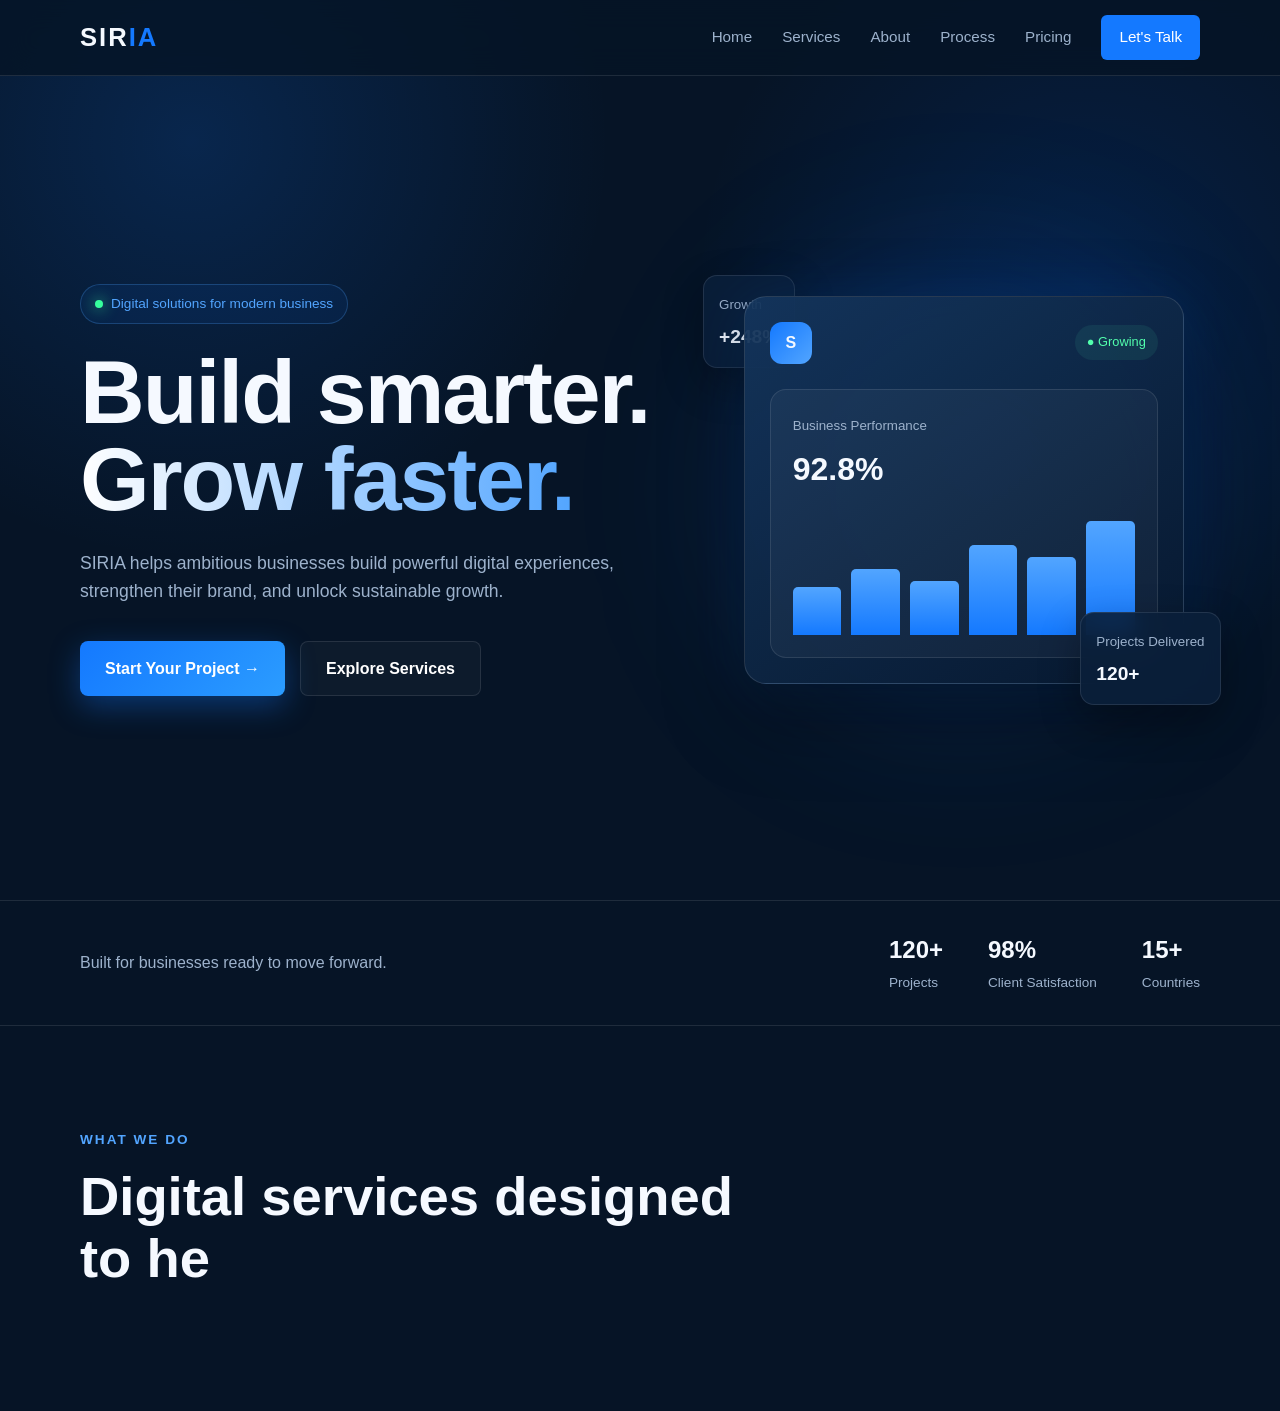
==== index.html @ 5d9d4816 "Add initial index.html for digital solutions website Initial commit of index.html with complete stru" ====
<!DOCTYPE html>
<html lang="en">
<head>
  <meta charset="UTF-8">
  <meta name="viewport" content="width=device-width, initial-scale=1.0">

  <title>SIRIA | Digital Solutions for Modern Business</title>
  <meta name="description" content="SIRIA provides modern digital solutions, web design, branding and business growth services.">

  <style>
    /* =========================
       RESET & VARIABLES
    ========================== */

    * {
      margin: 0;
      padding: 0;
      box-sizing: border-box;
    }

    :root {
      --primary: #1479ff;
      --primary-dark: #0756d8;
      --primary-light: #52a5ff;
      --dark: #061426;
      --dark-2: #0a1d36;
      --card: rgba(15, 38, 68, 0.75);
      --text: #f5f9ff;
      --muted: #9db2cc;
      --border: rgba(255, 255, 255, 0.1);
      --white: #ffffff;
    }

    html {
      scroll-behavior: smooth;
    }

    body {
      font-family: Arial, Helvetica, sans-serif;
      background:
        radial-gradient(circle at 15% 10%, rgba(20, 121, 255, 0.18), transparent 25%),
        radial-gradient(circle at 85% 20%, rgba(0, 102, 255, 0.14), transparent 25%),
        #061426;
      color: var(--text);
      overflow-x: hidden;
      line-height: 1.6;
    }

    a {
      text-decoration: none;
      color: inherit;
    }

    ul {
      list-style: none;
    }

    /* =========================
       REUSABLE
    ========================== */

    .container {
      width: min(1120px, 90%);
      margin: auto;
    }

    .section {
      padding: 100px 0;
    }

    .section-tag {
      display: inline-block;
      color: var(--primary-light);
      font-size: 0.85rem;
      font-weight: 700;
      letter-spacing: 2px;
      text-transform: uppercase;
      margin-bottom: 15px;
    }

    .section-title {
      font-size: clamp(2rem, 5vw, 3.4rem);
      line-height: 1.15;
      max-width: 700px;
      margin-bottom: 20px;
    }

    .section-text {
      color: var(--muted);
      max-width: 650px;
      font-size: 1.05rem;
    }

    .btn {
      display: inline-flex;
      align-items: center;
      justify-content: center;
      padding: 14px 25px;
      border-radius: 8px;
      font-weight: 700;
      transition: 0.3s ease;
      cursor: pointer;
      border: none;
    }

    .btn-primary {
      background: linear-gradient(135deg, #1479ff, #2b9cff);
      color: white;
      box-shadow: 0 10px 30px rgba(20, 121, 255, 0.35);
    }

    .btn-primary:hover {
      transform: translateY(-3px);
      box-shadow: 0 15px 40px rgba(20, 121, 255, 0.5);
    }

    .btn-secondary {
      border: 1px solid var(--border);
      color: white;
      background: rgba(255, 255, 255, 0.03);
    }

    .btn-secondary:hover {
      background: rgba(255, 255, 255, 0.08);
    }

    /* =========================
       NAVIGATION
    ========================== */

    header {
      position: fixed;
      top: 0;
      width: 100%;
      z-index: 1000;
      background: rgba(6, 20, 38, 0.8);
      backdrop-filter: blur(15px);
      border-bottom: 1px solid var(--border);
    }

    nav {
      height: 75px;
      display: flex;
      align-items: center;
      justify-content: space-between;
    }

    .logo {
      font-size: 1.6rem;
      font-weight: 900;
      letter-spacing: 2px;
    }

    .logo span {
      color: var(--primary);
    }

    .nav-links {
      display: flex;
      gap: 30px;
      align-items: center;
    }

    .nav-links a {
      color: var(--muted);
      font-size: 0.95rem;
      transition: 0.3s;
    }

    .nav-links a:hover {
      color: white;
    }

    .nav-cta {
      padding: 10px 18px;
      background: var(--primary);
      color: white !important;
      border-radius: 6px;
    }

    .menu-btn {
      display: none;
      font-size: 1.7rem;
      cursor: pointer;
      color: white;
    }

    /* =========================
       HERO
    ========================== */

    .hero {
      min-height: 100vh;
      display: flex;
      align-items: center;
      padding-top: 80px;
      position: relative;
    }

    .hero-grid {
      display: grid;
      grid-template-columns: 1.1fr 0.9fr;
      gap: 70px;
      align-items: center;
    }

    .hero-badge {
      display: inline-flex;
      align-items: center;
      gap: 8px;
      padding: 8px 14px;
      border: 1px solid rgba(82, 165, 255, 0.25);
      background: rgba(20, 121, 255, 0.08);
      border-radius: 50px;
      color: var(--primary-light);
      font-size: 0.85rem;
      margin-bottom: 25px;
    }

    .hero-badge::before {
      content: "";
      width: 8px;
      height: 8px;
      background: #36ff9d;
      border-radius: 50%;
      box-shadow: 0 0 15px #36ff9d;
    }

    .hero h1 {
      font-size: clamp(3rem, 7vw, 5.7rem);
      line-height: 0.98;
      letter-spacing: -2px;
      margin-bottom: 25px;
    }

    .hero h1 span {
      background: linear-gradient(90deg, #ffffff, #52a5ff);
      -webkit-background-clip: text;
      -webkit-text-fill-color: transparent;
    }

    .hero p {
      color: var(--muted);
      font-size: 1.1rem;
      max-width: 580px;
      margin-bottom: 35px;
    }

    .hero-buttons {
      display: flex;
      gap: 15px;
      flex-wrap: wrap;
    }

    /* HERO VISUAL */

    .hero-visual {
      position: relative;
      min-height: 500px;
      display: flex;
      align-items: center;
      justify-content: center;
    }

    .glow {
      position: absolute;
      width: 400px;
      height: 400px;
      background: rgba(20, 121, 255, 0.22);
      filter: blur(90px);
      border-radius: 50%;
    }

    .dashboard {
      width: 100%;
      max-width: 440px;
      padding: 25px;
      background: linear-gradient(
        145deg,
        rgba(20, 53, 92, 0.95),
        rgba(7, 24, 46, 0.95)
      );
      border: 1px solid rgba(255, 255, 255, 0.12);
      border-radius: 22px;
      position: relative;
      box-shadow:
        0 30px 80px rgba(0, 0, 0, 0.4),
        0 0 60px rgba(20, 121, 255, 0.15);
    }

    .dashboard-top {
      display: flex;
      justify-content: space-between;
      align-items: center;
      margin-bottom: 25px;
    }

    .mini-logo {
      width: 42px;
      height: 42px;
      border-radius: 12px;
      background: linear-gradient(135deg, #1479ff, #52a5ff);
      display: grid;
      place-items: center;
      font-weight: bold;
    }

    .status {
      font-size: 0.8rem;
      color: #52ffad;
      background: rgba(82, 255, 173, 0.08);
      padding: 7px 12px;
      border-radius: 50px;
    }

    .chart-card {
      padding: 22px;
      border-radius: 16px;
      background: rgba(255, 255, 255, 0.04);
      border: 1px solid var(--border);
    }

    .chart-card small {
      color: var(--muted);
    }

    .chart-number {
      font-size: 2rem;
      font-weight: 800;
      margin: 7px 0 20px;
    }

    .bars {
      display: flex;
      align-items: end;
      gap: 10px;
      height: 120px;
    }

    .bar {
      flex: 1;
      border-radius: 5px 5px 0 0;
      background: linear-gradient(to top, #1479ff, #52a5ff);
    }

    .bar:nth-child(1) { height: 40%; }
    .bar:nth-child(2) { height: 55%; }
    .bar:nth-child(3) { height: 45%; }
    .bar:nth-child(4) { height: 75%; }
    .bar:nth-child(5) { height: 65%; }
    .bar:nth-child(6) { height: 95%; }

    .floating-card {
      position: absolute;
      padding: 15px;
      background: rgba(11, 32, 58, 0.9);
      backdrop-filter: blur(10px);
      border: 1px solid var(--border);
      border-radius: 14px;
      box-shadow: 0 15px 40px rgba(0, 0, 0, 0.3);
    }

    .floating-one {
      top: 35px;
      left: -25px;
    }

    .floating-two {
      bottom: 35px;
      right: -20px;
    }

    .floating-card small {
      color: var(--muted);
    }

    .floating-card strong {
      display: block;
      margin-top: 5px;
      font-size: 1.2rem;
    }

    /* =========================
       TRUST
    ========================== */

    .trust {
      border-top: 1px solid var(--border);
      border-bottom: 1px solid var(--border);
      padding: 30px 0;
    }

    .trust-content {
      display: flex;
      justify-content: space-between;
      align-items: center;
      gap: 30px;
      flex-wrap: wrap;
    }

    .trust-text {
      color: var(--muted);
    }

    .trust-stats {
      display: flex;
      gap: 45px;
      flex-wrap: wrap;
    }

    .stat strong {
      font-size: 1.5rem;
      display: block;
    }

    .stat span {
      color: var(--muted);
      font-size: 0.85rem;
    }

    /* =========================
       SERVICES
    ========================== */

    .services-grid {
      display: grid;
      grid-template-columns: repeat(4, 1fr);
      gap: 20px;
      margin-top: 55px;
    }

    .service-card {
      padding: 30px;
      background: var(--card);
      border: 1px solid var(--border);
      border-radius: 16px;
      transition: 0.3s ease;
    }

    .service-card:hover {
      transform: translateY(-8px);
      border-color: rgba(82, 165, 255, 0.4);
      box-shadow: 0 20px 50px rgba(0, 0, 0, 0.2);
    }

    .service-icon {
      width: 55px;
      height: 55px;
      display: grid;
      place-items: center;
      font-size: 1.5rem;
      background: rgba(20, 121, 255, 0.12);
      border-radius: 14px;
      margin-bottom: 20px;
    }

    .service-card h3 {
      margin-bottom: 12px;
      font-size: 1.2rem;
    }

    .service-card p {
      color: var(--muted);
      font-size: 0.92rem;
    }

    /* =========================
       ABOUT
    ========================== */

    .about-grid {
      display: grid;
      grid-template-columns: 1fr 1fr;
      gap: 80px;
      align-items: center;
    }

    .about-box {
      padding: 40px;
      border-radius: 22px;
      background:
        linear-gradient(
          135deg,
          rgba(20, 121, 255, 0.2),
          rgba(10, 29, 54, 0.7)
        );
      border: 1px solid var(--border);
    }

    .about-feature {
      display: flex;
      gap: 15px;
      margin-bottom: 25px;
    }

    .check {
      min-width: 30px;
      height: 30px;
      display: grid;
      place-items: center;
      border-radius: 50%;
      background: rgba(20, 121, 255, 0.2);
      color: var(--primary-light);
    }

    .about-feature h4 {
      margin-bottom: 5px;
    }

    .about-feature p {
      color: var(--muted);
      font-size: 0.9rem;
    }

    /* =========================
       PROCESS
    ========================== */

    .process-grid {
      display: grid;
      grid-template-columns: repeat(4, 1fr);
      gap: 25px;
      margin-top: 55px;
    }

    .process-step {
      position: relative;
      padding: 25px;
    }

    .step-number {
      font-size: 3rem;
      font-weight: 900;
      color: rgba(82, 165, 255, 0.2);
      margin-bottom: 15px;
    }

    .process-step h3 {
      margin-bottom: 10px;
    }

    .process-step p {
      color: var(--muted);
      font-size: 0.9rem;
    }

    /* =========================
       TESTIMONIALS
    ========================== */

    .testimonial-section {
      background: rgba(255, 255, 255, 0.02);
    }

    .testimonial-grid {
      display: grid;
      grid-template-columns: repeat(3, 1fr);
      gap: 20px;
      margin-top: 50px;
    }

    .testimonial {
      padding: 30px;
      background: rgba(15, 38, 68, 0.7);
      border: 1px solid var(--border);
      border-radius: 16px;
    }

    .stars {
      color: #52a5ff;
      margin-bottom: 20px;
    }

    .testimonial p {
      color: var(--muted);
      margin-bottom: 25px;
    }

    .client {
      display: flex;
      align-items: center;
      gap: 12px;
    }

    .avatar {
      width: 45px;
      height: 45px;
      border-radius: 50%;
      display: grid;
      place-items: center;
      background: linear-gradient(135deg, #1479ff, #52a5ff);
      font-weight: bold;
    }

    .client small {
      color: var(--muted);
    }

    /* =========================
       PRICING
    ========================== */

    .pricing-grid {
      display: grid;
      grid-template-columns: repeat(3, 1fr);
      gap: 25px;
      margin-top: 55px;
    }

    .price-card {
      padding: 35px;
      border-radius: 20px;
      background: rgba(15, 38, 68, 0.7);
      border: 1px solid var(--border);
      position: relative;
    }

    .price-card.popular {
      border-color: var(--primary);
      box-shadow: 0 20px 60px rgba(20, 121, 255, 0.15);
    }

    .popular-label {
      position: absolute;
      top: -13px;
      left: 50%;
      transform: translateX(-50%);
      background: var(--primary);
      padding: 6px 15px;
      border-radius: 50px;
      font-size: 0.75rem;
      font-weight: bold;
    }

    .price-card h3 {
      font-size: 1.4rem;
      margin-bottom: 10px;
    }

    .price {
      font-size: 2.8rem;
      font-weight: 900;
      margin: 20px 0;
    }

    .price span {
      font-size: 0.9rem;
      color: var(--muted);
      font-weight: normal;
    }

    .price-card ul {
      margin-bottom: 30px;
    }

    .price-card li {
      color: var(--muted);
      margin: 12px 0;
      font-size: 0.9rem;
    }

    .price-card li::before {
      content: "✓";
      color: var(--primary-light);
      margin-right: 10px;
    }

    /* =========================
       CONTACT
    ========================== */

    .contact-box {
      padding: 60px;
      border-radius: 25px;
      background:
        radial-gradient(circle at top right, rgba(20, 121, 255, 0.25), transparent 35%),
        rgba(15, 38, 68, 0.75);
      border: 1px solid var(--border);
      text-align: center;
    }

    .contact-box h2 {
      font-size: clamp(2rem, 5vw, 3.5rem);
      margin-bottom: 20px;
    }

    .contact-box p {
      color: var(--muted);
      max-width: 600px;
      margin: 0 auto 30px;
    }

    /* =========================
       FOOTER
    ========================== */

    footer {
      padding: 60px 0 25px;
      border-top: 1px solid var(--border);
    }

    .footer-grid {
      display: grid;
      grid-template-columns: 2fr 1fr 1fr;
      gap: 50px;
      margin-bottom: 50px;
    }

    .footer-logo {
      font-size: 1.5rem;
      font-weight: 900;
      margin-bottom: 15px;
    }

    .footer-text {
      color: var(--muted);
      max-width: 400px;
      font-size: 0.9rem;
    }

    .footer-column h4 {
      margin-bottom: 15px;
    }

    .footer-column a {
      display: block;
      color: var(--muted);
      margin: 10px 0;
      font-size: 0.9rem;
    }

    .footer-bottom {
      border-top: 1px solid var(--border);
      padding-top: 25px;
      text-align: center;
      color: var(--muted);
      font-size: 0.85rem;
    }

    /* =========================
       RESPONSIVE
    ========================== */

    @media (max-width: 950px) {

      .hero-grid,
      .about-grid {
        grid-template-columns: 1fr;
      }

      .hero {
        padding: 130px 0 80px;
      }

      .hero-visual {
        min-height: 400px;
      }

      .services-grid {
        grid-template-columns: repeat(2, 1fr);
      }

      .process-grid {
        grid-template-columns: repeat(2, 1fr);
      }

      .testimonial-grid {
        grid-template-columns: 1fr;
      }

      .pricing-grid {
        grid-template-columns: 1fr;
      }

      .nav-links {
        display: none;
        position: absolute;
        top: 75px;
        left: 0;
        width: 100%;
        padding: 25px 5%;
        background: #081a30;
        flex-direction: column;
        align-items: flex-start;
      }

      .nav-links.active {
        display: flex;
      }

      .menu-btn {
        display: block;
      }
    }

    @media (max-width: 600px) {

      .section {
        padding: 70px 0;
      }

      .services-grid,
      .process-grid {
        grid-template-columns: 1fr;
      }

      .hero h1 {
        font-size: 3.3rem;
      }

      .dashboard {
        transform: scale(0.9);
      }

      .floating-one {
        left: 0;
      }

      .floating-two {
        right: 0;
      }

      .contact-box {
        padding: 40px 20px;
      }

      .footer-grid {
        grid-template-columns: 1fr;
      }

      .trust-stats {
        gap: 25px;
      }
    }

  </style>
</head>

<body>

  <!-- =========================
       HEADER
  ========================== -->

  <header>
    <div class="container">
      <nav>

        <a href="#" class="logo">
          SIR<span>IA</span>
        </a>

        <div class="nav-links" id="navLinks">
          <a href="#home">Home</a>
          <a href="#services">Services</a>
          <a href="#about">About</a>
          <a href="#process">Process</a>
          <a href="#pricing">Pricing</a>
          <a href="#contact" class="nav-cta">Let's Talk</a>
        </div>

        <div class="menu-btn" id="menuBtn">
          ☰
        </div>

      </nav>
    </div>
  </header>


  <!-- =========================
       HERO
  ========================== -->

  <section class="hero" id="home">

    <div class="container">

      <div class="hero-grid">

        <div class="hero-content">

          <div class="hero-badge">
            Digital solutions for modern business
          </div>

          <h1>
            Build smarter.
            <span>Grow faster.</span>
          </h1>

          <p>
            SIRIA helps ambitious businesses build powerful digital
            experiences, strengthen their brand, and unlock sustainable growth.
          </p>

          <div class="hero-buttons">

            <a href="#contact" class="btn btn-primary">
              Start Your Project →
            </a>

            <a href="#services" class="btn btn-secondary">
              Explore Services
            </a>

          </div>

        </div>


        <!-- HERO DASHBOARD -->

        <div class="hero-visual">

          <div class="glow"></div>

          <div class="floating-card floating-one">
            <small>Growth</small>
            <strong>+248%</strong>
          </div>

          <div class="dashboard">

            <div class="dashboard-top">

              <div class="mini-logo">
                S
              </div>

              <div class="status">
                ● Growing
              </div>

            </div>

            <div class="chart-card">

              <small>Business Performance</small>

              <div class="chart-number">
                92.8%
              </div>

              <div class="bars">
                <div class="bar"></div>
                <div class="bar"></div>
                <div class="bar"></div>
                <div class="bar"></div>
                <div class="bar"></div>
                <div class="bar"></div>
              </div>

            </div>

          </div>

          <div class="floating-card floating-two">
            <small>Projects Delivered</small>
            <strong>120+</strong>
          </div>

        </div>

      </div>

    </div>

  </section>


  <!-- =========================
       TRUST
  ========================== -->

  <section class="trust">

    <div class="container">

      <div class="trust-content">

        <div class="trust-text">
          Built for businesses ready to move forward.
        </div>

        <div class="trust-stats">

          <div class="stat">
            <strong>120+</strong>
            <span>Projects</span>
          </div>

          <div class="stat">
            <strong>98%</strong>
            <span>Client Satisfaction</span>
          </div>

          <div class="stat">
            <strong>15+</strong>
            <span>Countries</span>
          </div>

        </div>

      </div>

    </div>

  </section>


  <!-- =========================
       SERVICES
  ========================== -->

  <section class="section" id="services">

    <div class="container">

      <span class="section-tag">
        What We Do
      </span>

      <h2 class="section-title">
        Digital services designed to he
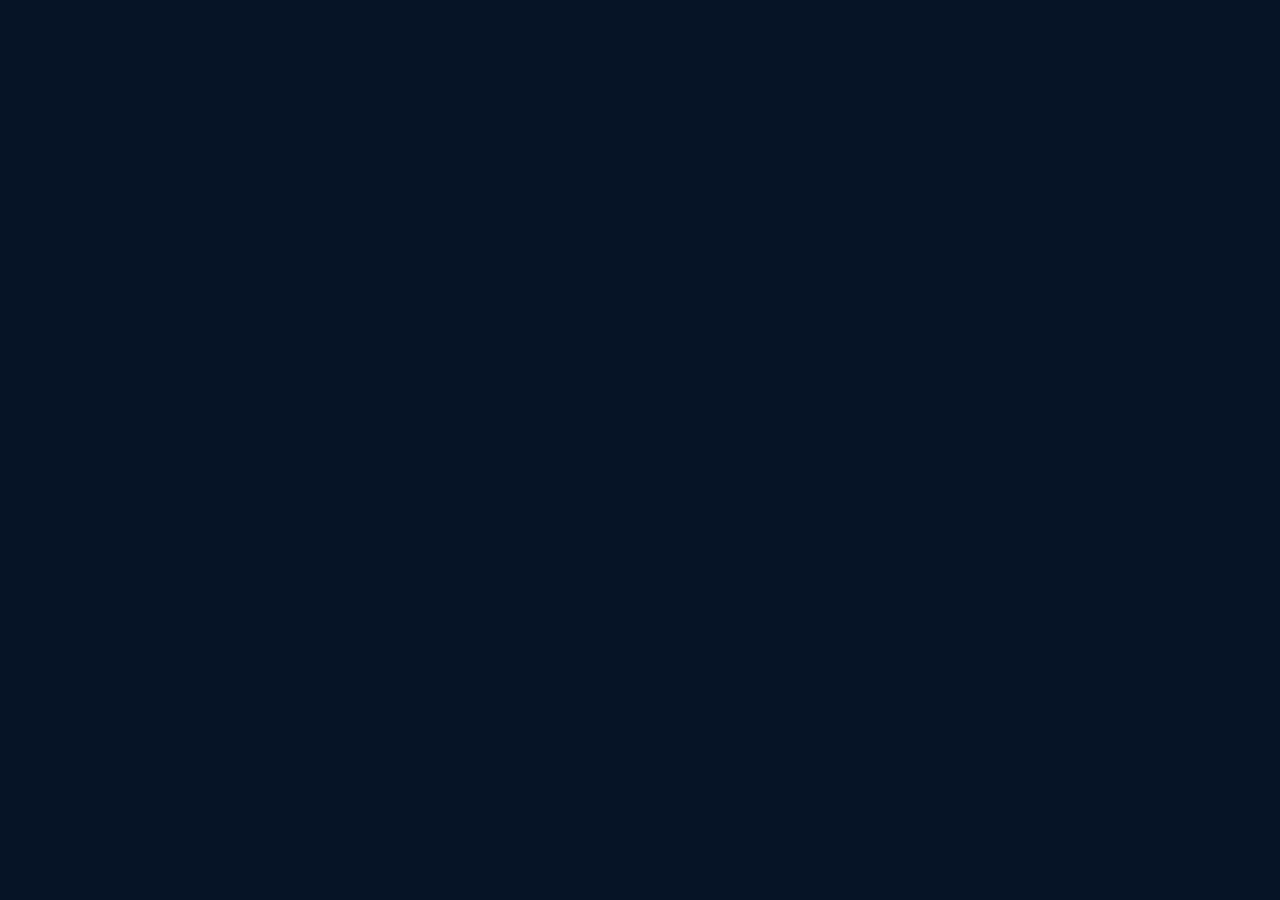
==== commit cfc3c8a2: "Add SIRIA business website HTML template Added a complete HTML template for the SIRIA premium busine" ====
--- a/index.html
+++ b/index.html
@@ -1,49 +1,70 @@
 <!DOCTYPE html>
 <html lang="en">
 <head>
+  <!-- =====================================================
+       SIRIA — Premium Business Website Template
+       Replace all YOUR_* placeholders before production use.
+  ====================================================== -->
+
   <meta charset="UTF-8">
   <meta name="viewport" content="width=device-width, initial-scale=1.0">
 
-  <title>SIRIA | Digital Solutions for Modern Business</title>
-  <meta name="description" content="SIRIA provides modern digital solutions, web design, branding and business growth services.">
+  <title>SIRIA | Digital Solutions for Modern Businesses</title>
+
+  <meta name="description"
+    content="SIRIA is a premium digital business website template for agencies, startups, service providers and modern businesses.">
+
+  <meta name="keywords"
+    content="business website, digital agency, web design, business solutions, startup website">
+
+  <meta name="author" content="YOUR_NAME">
+
+  <!-- Open Graph -->
+  <meta property="og:title" content="SIRIA | Digital Solutions">
+  <meta property="og:description"
+    content="Premium digital solutions for ambitious businesses.">
+  <meta property="og:type" content="website">
 
   <style>
-    /* =========================
-       RESET & VARIABLES
-    ========================== */
-
-    * {
+
+    /* =====================================================
+       RESET
+    ====================================================== */
+
+    *,
+    *::before,
+    *::after {
       margin: 0;
       padding: 0;
       box-sizing: border-box;
     }
 
-    :root {
-      --primary: #1479ff;
-      --primary-dark: #0756d8;
-      --primary-light: #52a5ff;
-      --dark: #061426;
-      --dark-2: #0a1d36;
-      --card: rgba(15, 38, 68, 0.75);
-      --text: #f5f9ff;
-      --muted: #9db2cc;
-      --border: rgba(255, 255, 255, 0.1);
-      --white: #ffffff;
-    }
-
     html {
       scroll-behavior: smooth;
+      scroll-padding-top: 90px;
     }
 
     body {
-      font-family: Arial, Helvetica, sans-serif;
-      background:
-        radial-gradient(circle at 15% 10%, rgba(20, 121, 255, 0.18), transparent 25%),
-        radial-gradient(circle at 85% 20%, rgba(0, 102, 255, 0.14), transparent 25%),
-        #061426;
-      color: var(--text);
+      font-family:
+        Inter,
+        Arial,
+        Helvetica,
+        sans-serif;
+
+      background: #061426;
+      color: #f7faff;
+
       overflow-x: hidden;
       line-height: 1.6;
+
+      transition:
+        background 0.3s ease,
+        color 0.3s ease;
+    }
+
+    body.light {
+      background: #f5f9ff;
+      color: #071426;
     }
 
     a {
@@ -55,971 +76,1449 @@
       list-style: none;
     }
 
-    /* =========================
+    button,
+    input,
+    textarea {
+      font: inherit;
+    }
+
+
+    /* =====================================================
+       VARIABLES
+    ====================================================== */
+
+    :root {
+
+      --primary: #1479ff;
+      --primary-dark: #0756d8;
+      --primary-light: #5aafff;
+
+      --dark: #061426;
+      --dark-2: #0a1d36;
+      --dark-3: #102846;
+
+      --white: #ffffff;
+
+      --text: #f5f9ff;
+      --muted: #9db2cc;
+
+      --card:
+        rgba(15, 38, 68, 0.75);
+
+      --border:
+        rgba(255, 255, 255, 0.1);
+
+      --shadow:
+        0 25px 70px
+        rgba(0, 0, 0, 0.3);
+    }
+
+    body.light {
+
+      --dark: #f5f9ff;
+      --dark-2: #ffffff;
+      --dark-3: #eaf2ff;
+
+      --text: #071426;
+      --muted: #5c6f86;
+
+      --card:
+        rgba(255, 255, 255, 0.85);
+
+      --border:
+        rgba(0, 0, 0, 0.1);
+
+      --shadow:
+        0 25px 70px
+        rgba(0, 50, 100, 0.12);
+    }
+
+
+    /* =====================================================
        REUSABLE
-    ========================== */
+    ====================================================== */
 
     .container {
-      width: min(1120px, 90%);
+      width: min(1140px, 90%);
       margin: auto;
     }
 
     .section {
-      padding: 100px 0;
+      padding: 110px 0;
     }
 
     .section-tag {
+
       display: inline-block;
-      color: var(--primary-light);
-      font-size: 0.85rem;
-      font-weight: 700;
-      letter-spacing: 2px;
+
+      padding: 7px 13px;
+
+      border-radius: 50px;
+
+      background:
+        rgba(20, 121, 255, 0.1);
+
+      border:
+        1px solid
+        rgba(82, 165, 255, 0.2);
+
+      color:
+        var(--primary-light);
+
+      font-size: 0.78rem;
+
+      font-weight: 800;
+
+      letter-spacing: 1.5px;
+
       text-transform: uppercase;
-      margin-bottom: 15px;
+
+      margin-bottom: 18px;
     }
 
     .section-title {
-      font-size: clamp(2rem, 5vw, 3.4rem);
-      line-height: 1.15;
-      max-width: 700px;
+
+      font-size:
+        clamp(2.2rem, 5vw, 3.7rem);
+
+      line-height: 1.1;
+
+      letter-spacing: -1.5px;
+
+      max-width: 760px;
+
       margin-bottom: 20px;
     }
 
     .section-text {
-      color: var(--muted);
+
+      color:
+        var(--muted);
+
+      font-size: 1.05rem;
+
       max-width: 650px;
-      font-size: 1.05rem;
-    }
+    }
+
+    .center {
+      text-align: center;
+    }
+
+    .center .section-title,
+    .center .section-text {
+      margin-left: auto;
+      margin-right: auto;
+    }
+
+
+    /* =====================================================
+       BUTTONS
+    ====================================================== */
 
     .btn {
-      display: inline-flex;
+
+      display:
+        inline-flex;
+
       align-items: center;
       justify-content: center;
-      padding: 14px 25px;
-      border-radius: 8px;
-      font-weight: 700;
-      transition: 0.3s ease;
-      cursor: pointer;
-      border: none;
+
+      gap: 8px;
+
+      padding:
+        14px 24px;
+
+      border-radius:
+        9px;
+
+      font-weight:
+        700;
+
+      cursor:
+        pointer;
+
+      border:
+        none;
+
+      transition:
+        0.3s ease;
     }
 
     .btn-primary {
-      background: linear-gradient(135deg, #1479ff, #2b9cff);
-      color: white;
-      box-shadow: 0 10px 30px rgba(20, 121, 255, 0.35);
-    }
-
-    .btn-primary:hover {
-      transform: translateY(-3px);
-      box-shadow: 0 15px 40px rgba(20, 121, 255, 0.5);
-    }
-
-    .btn-secondary {
-      border: 1px solid var(--border);
-      color: white;
-      background: rgba(255, 255, 255, 0.03);
-    }
-
-    .btn-secondary:hover {
-      background: rgba(255, 255, 255, 0.08);
-    }
-
-    /* =========================
-       NAVIGATION
-    ========================== */
-
-    header {
-      position: fixed;
-      top: 0;
-      width: 100%;
-      z-index: 1000;
-      background: rgba(6, 20, 38, 0.8);
-      backdrop-filter: blur(15px);
-      border-bottom: 1px solid var(--border);
-    }
-
-    nav {
-      height: 75px;
-      display: flex;
-      align-items: center;
-      justify-content: space-between;
-    }
-
-    .logo {
-      font-size: 1.6rem;
-      font-weight: 900;
-      letter-spacing: 2px;
-    }
-
-    .logo span {
-      color: var(--primary);
-    }
-
-    .nav-links {
-      display: flex;
-      gap: 30px;
-      align-items: center;
-    }
-
-    .nav-links a {
-      color: var(--muted);
-      font-size: 0.95rem;
-      transition: 0.3s;
-    }
-
-    .nav-links a:hover {
-      color: white;
-    }
-
-    .nav-cta {
-      padding: 10px 18px;
-      background: var(--primary);
-      color: white !important;
-      border-radius: 6px;
-    }
-
-    .menu-btn {
-      display: none;
-      font-size: 1.7rem;
-      cursor: pointer;
-      color: white;
-    }
-
-    /* =========================
-       HERO
-    ========================== */
-
-    .hero {
-      min-height: 100vh;
-      display: flex;
-      align-items: center;
-      padding-top: 80px;
-      position: relative;
-    }
-
-    .hero-grid {
-      display: grid;
-      grid-template-columns: 1.1fr 0.9fr;
-      gap: 70px;
-      align-items: center;
-    }
-
-    .hero-badge {
-      display: inline-flex;
-      align-items: center;
-      gap: 8px;
-      padding: 8px 14px;
-      border: 1px solid rgba(82, 165, 255, 0.25);
-      background: rgba(20, 121, 255, 0.08);
-      border-radius: 50px;
-      color: var(--primary-light);
-      font-size: 0.85rem;
-      margin-bottom: 25px;
-    }
-
-    .hero-badge::before {
-      content: "";
-      width: 8px;
-      height: 8px;
-      background: #36ff9d;
-      border-radius: 50%;
-      box-shadow: 0 0 15px #36ff9d;
-    }
-
-    .hero h1 {
-      font-size: clamp(3rem, 7vw, 5.7rem);
-      line-height: 0.98;
-      letter-spacing: -2px;
-      margin-bottom: 25px;
-    }
-
-    .hero h1 span {
-      background: linear-gradient(90deg, #ffffff, #52a5ff);
-      -webkit-background-clip: text;
-      -webkit-text-fill-color: transparent;
-    }
-
-    .hero p {
-      color: var(--muted);
-      font-size: 1.1rem;
-      max-width: 580px;
-      margin-bottom: 35px;
-    }
-
-    .hero-buttons {
-      display: flex;
-      gap: 15px;
-      flex-wrap: wrap;
-    }
-
-    /* HERO VISUAL */
-
-    .hero-visual {
-      position: relative;
-      min-height: 500px;
-      display: flex;
-      align-items: center;
-      justify-content: center;
-    }
-
-    .glow {
-      position: absolute;
-      width: 400px;
-      height: 400px;
-      background: rgba(20, 121, 255, 0.22);
-      filter: blur(90px);
-      border-radius: 50%;
-    }
-
-    .dashboard {
-      width: 100%;
-      max-width: 440px;
-      padding: 25px;
-      background: linear-gradient(
-        145deg,
-        rgba(20, 53, 92, 0.95),
-        rgba(7, 24, 46, 0.95)
-      );
-      border: 1px solid rgba(255, 255, 255, 0.12);
-      border-radius: 22px;
-      position: relative;
-      box-shadow:
-        0 30px 80px rgba(0, 0, 0, 0.4),
-        0 0 60px rgba(20, 121, 255, 0.15);
-    }
-
-    .dashboard-top {
-      display: flex;
-      justify-content: space-between;
-      align-items: center;
-      margin-bottom: 25px;
-    }
-
-    .mini-logo {
-      width: 42px;
-      height: 42px;
-      border-radius: 12px;
-      background: linear-gradient(135deg, #1479ff, #52a5ff);
-      display: grid;
-      place-items: center;
-      font-weight: bold;
-    }
-
-    .status {
-      font-size: 0.8rem;
-      color: #52ffad;
-      background: rgba(82, 255, 173, 0.08);
-      padding: 7px 12px;
-      border-radius: 50px;
-    }
-
-    .chart-card {
-      padding: 22px;
-      border-radius: 16px;
-      background: rgba(255, 255, 255, 0.04);
-      border: 1px solid var(--border);
-    }
-
-    .chart-card small {
-      color: var(--muted);
-    }
-
-    .chart-number {
-      font-size: 2rem;
-      font-weight: 800;
-      margin: 7px 0 20px;
-    }
-
-    .bars {
-      display: flex;
-      align-items: end;
-      gap: 10px;
-      height: 120px;
-    }
-
-    .bar {
-      flex: 1;
-      border-radius: 5px 5px 0 0;
-      background: linear-gradient(to top, #1479ff, #52a5ff);
-    }
-
-    .bar:nth-child(1) { height: 40%; }
-    .bar:nth-child(2) { height: 55%; }
-    .bar:nth-child(3) { height: 45%; }
-    .bar:nth-child(4) { height: 75%; }
-    .bar:nth-child(5) { height: 65%; }
-    .bar:nth-child(6) { height: 95%; }
-
-    .floating-card {
-      position: absolute;
-      padding: 15px;
-      background: rgba(11, 32, 58, 0.9);
-      backdrop-filter: blur(10px);
-      border: 1px solid var(--border);
-      border-radius: 14px;
-      box-shadow: 0 15px 40px rgba(0, 0, 0, 0.3);
-    }
-
-    .floating-one {
-      top: 35px;
-      left: -25px;
-    }
-
-    .floating-two {
-      bottom: 35px;
-      right: -20px;
-    }
-
-    .floating-card small {
-      color: var(--muted);
-    }
-
-    .floating-card strong {
-      display: block;
-      margin-top: 5px;
-      font-size: 1.2rem;
-    }
-
-    /* =========================
-       TRUST
-    ========================== */
-
-    .trust {
-      border-top: 1px solid var(--border);
-      border-bottom: 1px solid var(--border);
-      padding: 30px 0;
-    }
-
-    .trust-content {
-      display: flex;
-      justify-content: space-between;
-      align-items: center;
-      gap: 30px;
-      flex-wrap: wrap;
-    }
-
-    .trust-text {
-      color: var(--muted);
-    }
-
-    .trust-stats {
-      display: flex;
-      gap: 45px;
-      flex-wrap: wrap;
-    }
-
-    .stat strong {
-      font-size: 1.5rem;
-      display: block;
-    }
-
-    .stat span {
-      color: var(--muted);
-      font-size: 0.85rem;
-    }
-
-    /* =========================
-       SERVICES
-    ========================== */
-
-    .services-grid {
-      display: grid;
-      grid-template-columns: repeat(4, 1fr);
-      gap: 20px;
-      margin-top: 55px;
-    }
-
-    .service-card {
-      padding: 30px;
-      background: var(--card);
-      border: 1px solid var(--border);
-      border-radius: 16px;
-      transition: 0.3s ease;
-    }
-
-    .service-card:hover {
-      transform: translateY(-8px);
-      border-color: rgba(82, 165, 255, 0.4);
-      box-shadow: 0 20px 50px rgba(0, 0, 0, 0.2);
-    }
-
-    .service-icon {
-      width: 55px;
-      height: 55px;
-      display: grid;
-      place-items: center;
-      font-size: 1.5rem;
-      background: rgba(20, 121, 255, 0.12);
-      border-radius: 14px;
-      margin-bottom: 20px;
-    }
-
-    .service-card h3 {
-      margin-bottom: 12px;
-      font-size: 1.2rem;
-    }
-
-    .service-card p {
-      color: var(--muted);
-      font-size: 0.92rem;
-    }
-
-    /* =========================
-       ABOUT
-    ========================== */
-
-    .about-grid {
-      display: grid;
-      grid-template-columns: 1fr 1fr;
-      gap: 80px;
-      align-items: center;
-    }
-
-    .about-box {
-      padding: 40px;
-      border-radius: 22px;
+
+      color:
+        white;
+
       background:
         linear-gradient(
           135deg,
-          rgba(20, 121, 255, 0.2),
-          rgba(10, 29, 54, 0.7)
+          #1479ff,
+          #3b9fff
         );
-      border: 1px solid var(--border);
-    }
-
-    .about-feature {
-      display: flex;
-      gap: 15px;
-      margin-bottom: 25px;
+
+      box-shadow:
+        0 12px 35px
+        rgba(20, 121, 255, 0.35);
+    }
+
+    .btn-primary:hover {
+
+      transform:
+        translateY(-3px);
+
+      box-shadow:
+        0 18px 45px
+        rgba(20, 121, 255, 0.5);
+    }
+
+    .btn-secondary {
+
+      color:
+        var(--text);
+
+      background:
+        transparent;
+
+      border:
+        1px solid
+        var(--border);
+    }
+
+    .btn-secondary:hover {
+
+      background:
+        rgba(20, 121, 255, 0.08);
+
+      transform:
+        translateY(-3px);
+    }
+
+
+    /* =====================================================
+       LOADER
+    ====================================================== */
+
+    #loader {
+
+      position:
+        fixed;
+
+      inset:
+        0;
+
+      background:
+        #061426;
+
+      z-index:
+        99999;
+
+      display:
+        flex;
+
+      align-items:
+        center;
+
+      justify-content:
+        center;
+
+      transition:
+        opacity 0.6s ease,
+        visibility 0.6s ease;
+    }
+
+    #loader.hide {
+
+      opacity:
+        0;
+
+      visibility:
+        hidden;
+    }
+
+    .loader-content {
+
+      text-align:
+        center;
+    }
+
+    .loader-logo {
+
+      font-size:
+        2.3rem;
+
+      font-weight:
+        900;
+
+      letter-spacing:
+        4px;
+
+      margin-bottom:
+        20px;
+    }
+
+    .loader-logo span {
+      color: var(--primary);
+    }
+
+    .loader-bar {
+
+      width:
+        180px;
+
+      height:
+        4px;
+
+      background:
+        rgba(255,255,255,0.1);
+
+      border-radius:
+        20px;
+
+      overflow:
+        hidden;
+    }
+
+    .loader-progress {
+
+      width:
+        0;
+
+      height:
+        100%;
+
+      background:
+        var(--primary);
+
+      animation:
+        loading 1.5s ease forwards;
+    }
+
+    @keyframes loading {
+
+      to {
+        width: 100%;
+      }
+
+    }
+
+
+    /* =====================================================
+       HEADER
+    ====================================================== */
+
+    header {
+
+      position:
+        fixed;
+
+      top:
+        0;
+
+      left:
+        0;
+
+      width:
+        100%;
+
+      z-index:
+        1000;
+
+      transition:
+        0.3s ease;
+    }
+
+    header.scrolled {
+
+      background:
+        rgba(6, 20, 38, 0.88);
+
+      backdrop-filter:
+        blur(18px);
+
+      border-bottom:
+        1px solid
+        var(--border);
+    }
+
+    body.light header.scrolled {
+
+      background:
+        rgba(255,255,255,0.9);
+    }
+
+    nav {
+
+      height:
+        78px;
+
+      display:
+        flex;
+
+      align-items:
+        center;
+
+      justify-content:
+        space-between;
+    }
+
+    .logo {
+
+      font-size:
+        1.65rem;
+
+      font-weight:
+        900;
+
+      letter-spacing:
+        2px;
+    }
+
+    .logo span {
+      color:
+        var(--primary);
+    }
+
+    .nav-links {
+
+      display:
+        flex;
+
+      align-items:
+        center;
+
+      gap:
+        28px;
+    }
+
+    .nav-links a {
+
+      color:
+        var(--muted);
+
+      font-size:
+        0.93rem;
+
+      font-weight:
+        600;
+
+      transition:
+        0.3s ease;
+    }
+
+    .nav-links a:hover {
+      color:
+        var(--text);
+    }
+
+    .nav-actions {
+
+      display:
+        flex;
+
+      align-items:
+        center;
+
+      gap:
+        12px;
+    }
+
+    .theme-btn {
+
+      width:
+        42px;
+
+      height:
+        42px;
+
+      border-radius:
+        50%;
+
+      border:
+        1px solid
+        var(--border);
+
+      background:
+        transparent;
+
+      color:
+        var(--text);
+
+      cursor:
+        pointer;
+
+      font-size:
+        1rem;
+    }
+
+    .menu-btn {
+
+      display:
+        none;
+
+      font-size:
+        1.7rem;
+
+      cursor:
+        pointer;
+
+      background:
+        transparent;
+
+      color:
+        var(--text);
+
+      border:
+        none;
+    }
+
+
+    /* =====================================================
+       HERO
+    ====================================================== */
+
+    .hero {
+
+      min-height:
+        100vh;
+
+      display:
+        flex;
+
+      align-items:
+        center;
+
+      padding:
+        120px 0 80px;
+
+      position:
+        relative;
+
+      background:
+
+        radial-gradient(
+          circle at 15% 15%,
+          rgba(20,121,255,0.18),
+          transparent 30%
+        ),
+
+        radial-gradient(
+          circle at 85% 30%,
+          rgba(20,121,255,0.15),
+          transparent 28%
+        );
+    }
+
+    .hero::before {
+
+      content:
+        "";
+
+      position:
+        absolute;
+
+      width:
+        450px;
+
+      height:
+        450px;
+
+      background:
+        rgba(20,121,255,0.12);
+
+      filter:
+        blur(100px);
+
+      border-radius:
+        50%;
+
+      top:
+        10%;
+
+      right:
+        -150px;
+    }
+
+    .hero-grid {
+
+      display:
+        grid;
+
+      grid-template-columns:
+        1.05fr 0.95fr;
+
+      gap:
+        70px;
+
+      align-items:
+        center;
+    }
+
+    .hero-badge {
+
+      display:
+        inline-flex;
+
+      align-items:
+        center;
+
+      gap:
+        9px;
+
+      padding:
+        8px 15px;
+
+      border-radius:
+        50px;
+
+      background:
+        rgba(20,121,255,0.08);
+
+      border:
+        1px solid
+        rgba(82,165,255,0.2);
+
+      color:
+        var(--primary-light);
+
+      font-size:
+        0.85rem;
+
+      margin-bottom:
+        25px;
+    }
+
+    .pulse-dot {
+
+      width:
+        8px;
+
+      height:
+        8px;
+
+      background:
+        #42f5a7;
+
+      border-radius:
+        50%;
+
+      box-shadow:
+        0 0 15px
+        #42f5a7;
+
+      animation:
+        pulse 1.5s infinite;
+    }
+
+    @keyframes pulse {
+
+      50% {
+        transform:
+          scale(1.6);
+
+        opacity:
+          0.5;
+      }
+
+    }
+
+    .hero h1 {
+
+      font-size:
+        clamp(3.3rem, 7vw, 6.2rem);
+
+      line-height:
+        0.96;
+
+      letter-spacing:
+        -3px;
+
+      margin-bottom:
+        26px;
+    }
+
+    .gradient-text {
+
+      background:
+        linear-gradient(
+          90deg,
+          var(--text),
+          var(--primary-light)
+        );
+
+      -webkit-background-clip:
+        text;
+
+      background-clip:
+        text;
+
+      color:
+        transparent;
+    }
+
+    .hero p {
+
+      color:
+        var(--muted);
+
+      font-size:
+        1.08rem;
+
+      max-width:
+        570px;
+
+      margin-bottom:
+        35px;
+    }
+
+    .hero-buttons {
+
+      display:
+        flex;
+
+      gap:
+        14px;
+
+      flex-wrap:
+        wrap;
+    }
+
+
+    /* =====================================================
+       HERO VISUAL
+    ====================================================== */
+
+    .hero-visual {
+
+      position:
+        relative;
+
+      min-height:
+        520px;
+
+      display:
+        flex;
+
+      align-items:
+        center;
+
+      justify-content:
+        center;
+    }
+
+    .hero-glow {
+
+      position:
+        absolute;
+
+      width:
+        380px;
+
+      height:
+        380px;
+
+      border-radius:
+        50%;
+
+      background:
+        rgba(20,121,255,0.2);
+
+      filter:
+        blur(80px);
+    }
+
+    .dashboard {
+
+      width:
+        min(100%, 470px);
+
+      padding:
+        25px;
+
+      border-radius:
+        25px;
+
+      position:
+        relative;
+
+      background:
+
+        linear-gradient(
+          145deg,
+          rgba(20,53,92,0.9),
+          rgba(7,24,46,0.92)
+        );
+
+      border:
+        1px solid
+        rgba(255,255,255,0.12);
+
+      box-shadow:
+        var(--shadow);
+
+      backdrop-filter:
+        blur(15px);
+    }
+
+    body.light .dashboard {
+
+      background:
+        linear-gradient(
+          145deg,
+          #ffffff,
+          #eaf3ff
+        );
+    }
+
+    .dashboard-top {
+
+      display:
+        flex;
+
+      align-items:
+        center;
+
+      justify-content:
+        space-between;
+
+      margin-bottom:
+        25px;
+    }
+
+    .mini-brand {
+
+      display:
+        flex;
+
+      align-items:
+        center;
+
+      gap:
+        10px;
+    }
+
+    .mini-logo {
+
+      width:
+        45px;
+
+      height:
+        45px;
+
+      display:
+        grid;
+
+      place-items:
+        center;
+
+      border-radius:
+        13px;
+
+      background:
+        linear-gradient(
+          135deg,
+          #1479ff,
+          #5aafff
+        );
+
+      font-weight:
+        900;
+    }
+
+    .mini-brand small {
+
+      color:
+        var(--muted);
+    }
+
+    .status {
+
+      padding:
+        7px 12px;
+
+      border-radius:
+        50px;
+
+      background:
+        rgba(66,245,167,0.1);
+
+      color:
+        #42f5a7;
+
+      font-size:
+        0.78rem;
+    }
+
+    .chart-card {
+
+      padding:
+        23px;
+
+      border-radius:
+        18px;
+
+      background:
+        rgba(255,255,255,0.05);
+
+      border:
+        1px solid
+        var(--border);
+    }
+
+    .chart-card small {
+
+      color:
+        var(--muted);
+    }
+
+    .chart-number {
+
+      font-size:
+        2.2rem;
+
+      font-weight:
+        900;
+
+      margin:
+        7px 0 20px;
+    }
+
+    .bars {
+
+      height:
+        140px;
+
+      display:
+        flex;
+
+      align-items:
+        flex-end;
+
+      gap:
+        10px;
+    }
+
+    .bar {
+
+      flex:
+        1;
+
+      border-radius:
+        6px 6px 0 0;
+
+      background:
+        linear-gradient(
+          to top,
+          #1479ff,
+          #67b8ff
+        );
+
+      animation:
+        bars 1.5s ease;
+    }
+
+    .bar:nth-child(1) {
+      height: 42%;
+    }
+
+    .bar:nth-child(2) {
+      height: 58%;
+    }
+
+    .bar:nth-child(3) {
+      height: 46%;
+    }
+
+    .bar:nth-child(4) {
+      height: 80%;
+    }
+
+    .bar:nth-child(5) {
+      height: 67%;
+    }
+
+    .bar:nth-child(6) {
+      height: 98%;
+    }
+
+    @keyframes bars {
+
+      from {
+        height:
+          0;
+      }
+
+    }
+
+    .floating-card {
+
+      position:
+        absolute;
+
+      padding:
+        15px 18px;
+
+      border-radius:
+        15px;
+
+      background:
+        rgba(9,29,54,0.9);
+
+      border:
+        1px solid
+        var(--border);
+
+      backdrop-filter:
+        blur(15px);
+
+      box-shadow:
+        0 15px 40px
+        rgba(0,0,0,0.25);
+    }
+
+    body.light .floating-card {
+      background:
+        rgba(255,255,255,0.9);
+    }
+
+    .floating-card small {
+
+      color:
+        var(--muted);
+    }
+
+    .floating-card strong {
+
+      display:
+        block;
+
+      margin-top:
+        4px;
+
+      font-size:
+        1.2rem;
+    }
+
+    .float-1 {
+
+      top:
+        35px;
+
+      left:
+        -20px;
+    }
+
+    .float-2 {
+
+      bottom:
+        40px;
+
+      right:
+        -20px;
+    }
+
+
+    /* =====================================================
+       STATS
+    ====================================================== */
+
+    .stats {
+
+      padding:
+        45px 0;
+
+      border-top:
+        1px solid
+        var(--border);
+
+      border-bottom:
+        1px solid
+        var(--border);
+    }
+
+    .stats-grid {
+
+      display:
+        grid;
+
+      grid-template-columns:
+        repeat(4,1fr);
+
+      gap:
+        25px;
+    }
+
+    .stat-item {
+
+      text-align:
+        center;
+    }
+
+    .stat-number {
+
+      display:
+        block;
+
+      font-size:
+        2rem;
+
+      font-weight:
+        900;
+
+      margin-bottom:
+        5px;
+    }
+
+    .stat-label {
+
+      color:
+        var(--muted);
+
+      font-size:
+        0.85rem;
+    }
+
+
+    /* =====================================================
+       SERVICES
+    ====================================================== */
+
+    .services-grid {
+
+      display:
+        grid;
+
+      grid-template-columns:
+        repeat(4,1fr);
+
+      gap:
+        20px;
+
+      margin-top:
+        55px;
+    }
+
+    .service-card {
+
+      padding:
+        30px;
+
+      background:
+        var(--card);
+
+      border:
+        1px solid
+        var(--border);
+
+      border-radius:
+        20px;
+
+      transition:
+        0.35s ease;
+    }
+
+    .service-card:hover {
+
+      transform:
+        translateY(-9px);
+
+      border-color:
+        rgba(82,165,255,0.4);
+
+      box-shadow:
+        var(--shadow);
+    }
+
+    .service-icon {
+
+      width:
+        58px;
+
+      height:
+        58px;
+
+      display:
+        grid;
+
+      place-items:
+        center;
+
+      font-size:
+        1.4rem;
+
+      border-radius:
+        16px;
+
+      margin-bottom:
+        22px;
+
+      background:
+        rgba(20,121,255,0.12);
+
+      color:
+        var(--primary-light);
+    }
+
+    .service-card h3 {
+
+      font-size:
+        1.2rem;
+
+      margin-bottom:
+        12px;
+    }
+
+    .service-card p {
+
+      color:
+        var(--muted);
+
+      font-size:
+        0.92rem;
+    }
+
+
+    /* =====================================================
+       ABOUT
+    ====================================================== */
+
+    .about-grid {
+
+      display:
+        grid;
+
+      grid-template-columns:
+        1fr 1fr;
+
+      gap:
+        80px;
+
+      align-items:
+        center;
+    }
+
+    .about-features {
+
+      padding:
+        38px;
+
+      border-radius:
+        24px;
+
+      background:
+
+        linear-gradient(
+          145deg,
+          rgba(20,121,255,0.15),
+          var(--card)
+        );
+
+      border:
+        1px solid
+        var(--border);
+    }
+
+    .feature {
+
+      display:
+        flex;
+
+      gap:
+        16px;
+
+      padding:
+        20px 0;
+
+      border-bottom:
+        1px solid
+        var(--border);
+    }
+
+    .feature:last-child {
+      border-bottom:
+        none;
     }
 
     .check {
-      min-width: 30px;
-      height: 30px;
-      display: grid;
-      place-items: center;
-      border-radius: 50%;
-      background: rgba(20, 121, 255, 0.2);
-      color: var(--primary-light);
-    }
-
-    .about-feature h4 {
-      margin-bottom: 5px;
-    }
-
-    .about-feature p {
-      color: var(--muted);
-      font-size: 0.9rem;
-    }
-
-    /* =========================
-       PROCESS
-    ========================== */
-
-    .process-grid {
-      display: grid;
-      grid-template-columns: repeat(4, 1fr);
-      gap: 25px;
-      margin-top: 55px;
-    }
-
-    .process-step {
-      position: relative;
-      padding: 25px;
-    }
-
-    .step-number {
-      font-size: 3rem;
-      font-weight: 900;
-      color: rgba(82, 165, 255, 0.2);
-      margin-bottom: 15px;
-    }
-
-    .process-step h3 {
-      margin-bottom: 10px;
-    }
-
-    .process-step p {
-      color: var(--muted);
-      font-size: 0.9rem;
-    }
-
-    /* =========================
-       TESTIMONIALS
-    ========================== */
-
-    .testimonial-section {
-      background: rgba(255, 255, 255, 0.02);
-    }
-
-    .testimonial-grid {
-      display: grid;
-      grid-template-columns: repeat(3, 1fr);
-      gap: 20px;
-      margin-top: 50px;
-    }
-
-    .testimonial {
-      padding: 30px;
-      background: rgba(15, 38, 68, 0.7);
-      border: 1px solid var(--border);
-      border-radius: 16px;
-    }
-
-    .stars {
-      color: #52a5ff;
-      margin-bottom: 20px;
-    }
-
-    .testimonial p {
-      color: var(--muted);
-      margin-bottom: 25px;
-    }
-
-    .client {
-      display: flex;
-      align-items: center;
-      gap: 12px;
-    }
-
-    .avatar {
-      width: 45px;
-      height: 45px;
-      border-radius: 50%;
-      display: grid;
-      place-items: center;
-      background: linear-gradient(135deg, #1479ff, #52a5ff);
-      font-weight: bold;
-    }
-
-    .client small {
-      color: var(--muted);
-    }
-
-    /* =========================
-       PRICING
-    ========================== */
-
-    .pricing-grid {
-      display: grid;
-      grid-template-columns: repeat(3, 1fr);
-      gap: 25px;
-      margin-top: 55px;
-    }
-
-    .price-card {
-      padding: 35px;
-      border-radius: 20px;
-      background: rgba(15, 38, 68, 0.7);
-      border: 1px solid var(--border);
-      position: relative;
-    }
-
-    .price-card.popular {
-      border-color: var(--primary);
-      box-shadow: 0 20px 60px rgba(20, 121, 255, 0.15);
-    }
-
-    .popular-label {
-      position: absolute;
-      top: -13px;
-      left: 50%;
-      transform: translateX(-50%);
-      background: var(--primary);
-      padding: 6px 15px;
-      border-radius: 50px;
-      font-size: 0.75rem;
-      font-weight: bold;
-    }
-
-    .price-card h3 {
-      font-size: 1.4rem;
-      margin-bottom: 10px;
-    }
-
-    .price {
-      font-size: 2.8rem;
-      font-weight: 900;
-      margin: 20px 0;
-    }
-
-    .price span {
-      font-size: 0.9rem;
-      color: var(--muted);
-      font-weight: normal;
-    }
-
-    .price-card ul {
-      margin-bottom: 30px;
-    }
-
-    .price-card li {
-      color: var(--muted);
-      margin: 12px 0;
-      font-size: 0.9rem;
-    }
-
-    .price-card li::before {
-      content: "✓";
-      color: var(--primary-light);
-      margin-right: 10px;
-    }
-
-    /* =========================
-       CONTACT
-    ========================== */
-
-    .contact-box {
-      padding: 60px;
-      border-radius: 25px;
-      background:
-        radial-gradient(circle at top right, rgba(20, 121, 255, 0.25), transparent 35%),
-        rgba(15, 38, 68, 0.75);
-      border: 1px solid var(--border);
-      text-align: center;
-    }
-
-    .contact-box h2 {
-      font-size: clamp(2rem, 5vw, 3.5rem);
-      margin-bottom: 20px;
-    }
-
-    .contact-box p {
-      color: var(--muted);
-      max-width: 600px;
-      margin: 0 auto 30px;
-    }
-
-    /* =========================
-       FOOTER
-    ========================== */
-
-    footer {
-      padding: 60px 0 25px;
-      border-top: 1px solid var(--border);
-    }
-
-    .footer-grid {
-      display: grid;
-      grid-template-columns: 2fr 1fr 1fr;
-      gap: 50px;
-      margin-bottom: 50px;
-    }
-
-    .footer-logo {
-      font-size: 1.5rem;
-      font-weight: 900;
-      margin-bottom: 15px;
-    }
-
-    .footer-text {
-      color: var(--muted);
-      max-width: 400px;
-      font-size: 0.9rem;
-    }
-
-    .footer-column h4 {
-      margin-bottom: 15px;
-    }
-
-    .footer-column a {
-      display: block;
-      color: var(--muted);
-      margin: 10px 0;
-      font-size: 0.9rem;
-    }
-
-    .footer-bottom {
-      border-top: 1px solid var(--border);
-      padding-top: 25px;
-      text-align: center;
-      color: var(--muted);
-      font-size: 0.85rem;
-    }
-
-    /* =========================
-       RESPONSIVE
-    ========================== */
-
-    @media (max-width: 950px) {
-
-      .hero-grid,
-      .about-grid {
-        grid-template-columns: 1fr;
-      }
-
-      .hero {
-        padding: 130px 0 80px;
-      }
-
-      .hero-visual {
-        min-height: 400px;
-      }
-
-      .services-grid {
-        grid-template-columns: repeat(2, 1fr);
-      }
-
-      .process-grid {
-        grid-template-columns: repeat(2, 1fr);
-      }
-
-      .testimonial-grid {
-        grid-template-columns: 1fr;
-      }
-
-      .pricing-grid {
-        grid-template-columns: 1fr;
-      }
-
-      .nav-links {
-        display: none;
-        position: absolute;
-        top: 75px;
-        left: 0;
-        width: 100%;
-        padding: 25px 5%;
-        background: #081a30;
-        flex-direction: column;
-        align-items: flex-start;
-      }
-
-      .nav-links.active {
-        display: flex;
-      }
-
-      .menu-btn {
-        display: block;
-      }
-    }
-
-    @media (max-width: 600px) {
-
-      .section {
-        padding: 70px 0;
-      }
-
-      .services-grid,
-      .process-grid {
-        grid-template-columns: 1fr;
-      }
-
-      .hero h1 {
-        font-size: 3.3rem;
-      }
-
-      .dashboard {
-        transform: scale(0.9);
-      }
-
-      .floating-one {
-        left: 0;
-      }
-
-      .floating-two {
-        right: 0;
-      }
-
-      .contact-box {
-        padding: 40px 20px;
-      }
-
-      .footer-grid {
-        grid-template-columns: 1fr;
-      }
-
-      .trust-stats {
-        gap: 25px;
-      }
-    }
-
-  </style>
-</head>
-
-<body>
-
-  <!-- =========================
-       HEADER
-  ========================== -->
-
-  <header>
-    <div class="container">
-      <nav>
-
-        <a href="#" class="logo">
-          SIR<span>IA</span>
-        </a>
-
-        <div class="nav-links" id="navLinks">
-          <a href="#home">Home</a>
-          <a href="#services">Services</a>
-          <a href="#about">About</a>
-          <a href="#process">Process</a>
-          <a href="#pricing">Pricing</a>
-          <a href="#contact" class="nav-cta">Let's Talk</a>
-        </div>
-
-        <div class="menu-btn" id="menuBtn">
-          ☰
-        </div>
-
-      </nav>
-    </div>
-  </header>
-
-
-  <!-- =========================
-       HERO
-  ========================== -->
-
-  <section class="hero" id="home">
-
-    <div class="container">
-
-      <div class="hero-grid">
-
-        <div class="hero-content">
-
-          <div class="hero-badge">
-            Digital solutions for modern business
-          </div>
-
-          <h1>
-            Build smarter.
-            <span>Grow faster.</span>
-          </h1>
-
-          <p>
-            SIRIA helps ambitious businesses build powerful digital
-            experiences, strengthen their brand, and unlock sustainable growth.
-          </p>
-
-          <div class="hero-buttons">
-
-            <a href="#contact" class="btn btn-primary">
-              Start Your Project →
-            </a>
-
-            <a href="#services" class="btn btn-secondary">
-              Explore Services
-            </a>
-
-          </div>
-
-        </div>
-
-
-        <!-- HERO DASHBOARD -->
-
-        <div class="hero-visual">
-
-          <div class="glow"></div>
-
-          <div class="floating-card floating-one">
-            <small>Growth</small>
-            <strong>+248%</strong>
-          </div>
-
-          <div class="dashboard">
-
-            <div class="dashboard-top">
-
-              <div class="mini-logo">
-                S
-              </div>
-
-              <div class="status">
-                ● Growing
-              </div>
-
-            </div>
-
-            <div class="chart-card">
-
-              <small>Business Performance</small>
-
-              <div class="chart-number">
-                92.8%
-              </div>
-
-              <div class="bars">
-                <div class="bar"></div>
-                <div class="bar"></div>
-                <div class="bar"></div>
-                <div class="bar"></div>
-                <div class="bar"></div>
-                <div class="bar"></div>
-              </div>
-
-            </div>
-
-          </div>
-
-          <div class="floating-card floating-two">
-            <small>Projects Delivered</small>
-            <strong>120+</strong>
-          </div>
-
-        </div>
-
-      </div>
-
-    </div>
-
-  </section>
-
-
-  <!-- =========================
-       TRUST
-  ========================== -->
-
-  <section class="trust">
-
-    <div class="container">
-
-      <div class="trust-content">
-
-        <div class="trust-text">
-          Built for businesses ready to move forward.
-        </div>
-
-        <div class="trust-stats">
-
-          <div class="stat">
-            <strong>120+</strong>
-            <span>Projects</span>
-          </div>
-
-          <div class="stat">
-            <strong>98%</strong>
-            <span>Client Satisfaction</span>
-          </div>
-
-          <div class="stat">
-            <strong>15+</strong>
-            <span>Countries</span>
-          </div>
-
-        </div>
-
-      </div>
-
-    </div>
-
-  </section>
-
-
-  <!-- =========================
-       SERVICES
-  ========================== -->
-
-  <section class="section" id="services">
-
-    <div class="container">
-
-      <span class="section-tag">
-        What We Do
-      </span>
-
-      <h2 class="section-title">
-        Digital services designed to he
+
+      width:
+        34px;
+
+      min-width:
+        34px;
+
+      height:
+        34px;
+
+      display:
+        grid;
+
+      place-items:
+        center;
+
+      border-radius:
+        50%;
+
+      background:
+        rgba(20,121,255,0.15);
+
+      color:
+        var(--primary-light);
+
+      font-weight:
+        900;
+    }
+
+    .feature h4 {
+
+      margin-bottom:
+        5px;
+    }
+
+    .feature p {
+
+      color:
+        var(--muted);
+
+      font-size:
+        0.9rem;
+    }
+
+
+    /* =====================================================
+       PORTFOLIO
+    ====================================================== */
+
+    .portfolio-section {
+
+      background:
+        rgba(255,255,255,0.02);
+    }
+
+    .portfolio-filters {
+
+      display:
+        flex;
+
+      justify-content:
+        center;
+
+      gap:
+        10px;
+
+      flex-wrap:
+        wrap;
+
+      margin:
+        40px 0;
+    }
+
+    .filter-btn {
+
+      padding:
+        9px 16px;
+
+      border-radius:
+        50px;
+
+      border:
+        1px solid
+        var(--border);
+
+      background:
+        transparent;
+
+      color:
+        var(--muted);
+
+      cursor:
+        pointer;
+    }
+
+    .filter-btn.active {
+
+      background:
+        var(--primary);
+
+      color:
+        white;
+
+      border-color:
+        var(--primary);
+    }
+
+    .portfolio-grid {
+
+      display:
+        grid;
+
+      grid-template-columns:
+        repeat(3,1fr);
+
+      gap:
+        22px;
+    }
+
+    .portfolio-card {
+
+      overflow:
+        hidden;
+
+      border-radius:
+        20px;
+
+      border:
+        1px solid
+        var(--border);
+
+      background:
+        var(--card);
+
+      transition:
+        0.3s ease;
+    }
+
+    .portfolio-card:hover {
+
+      transform:
+        translateY(-7px);
+
+      box-shadow:
+        var(--shadow);
+    }
+
+    .portfolio-image {
+
+      height:
+        230px;
+
+      display:
+        flex;
+
+      align-items:
+        center;
+
+      justify-content:
+        center;
+
+      font-size:
+        4rem;
+
+      background:
+
+        linear-gradient(
+          135deg,
+          rgba(20,121,255,0.45),
+          rgba(10,29,54,0.8)
+        );
+    }
+
+    .portfolio-info {
+
+      padding:
+        23px;
+    }
+
+    .portfolio-info p {
+
+      color:
+  
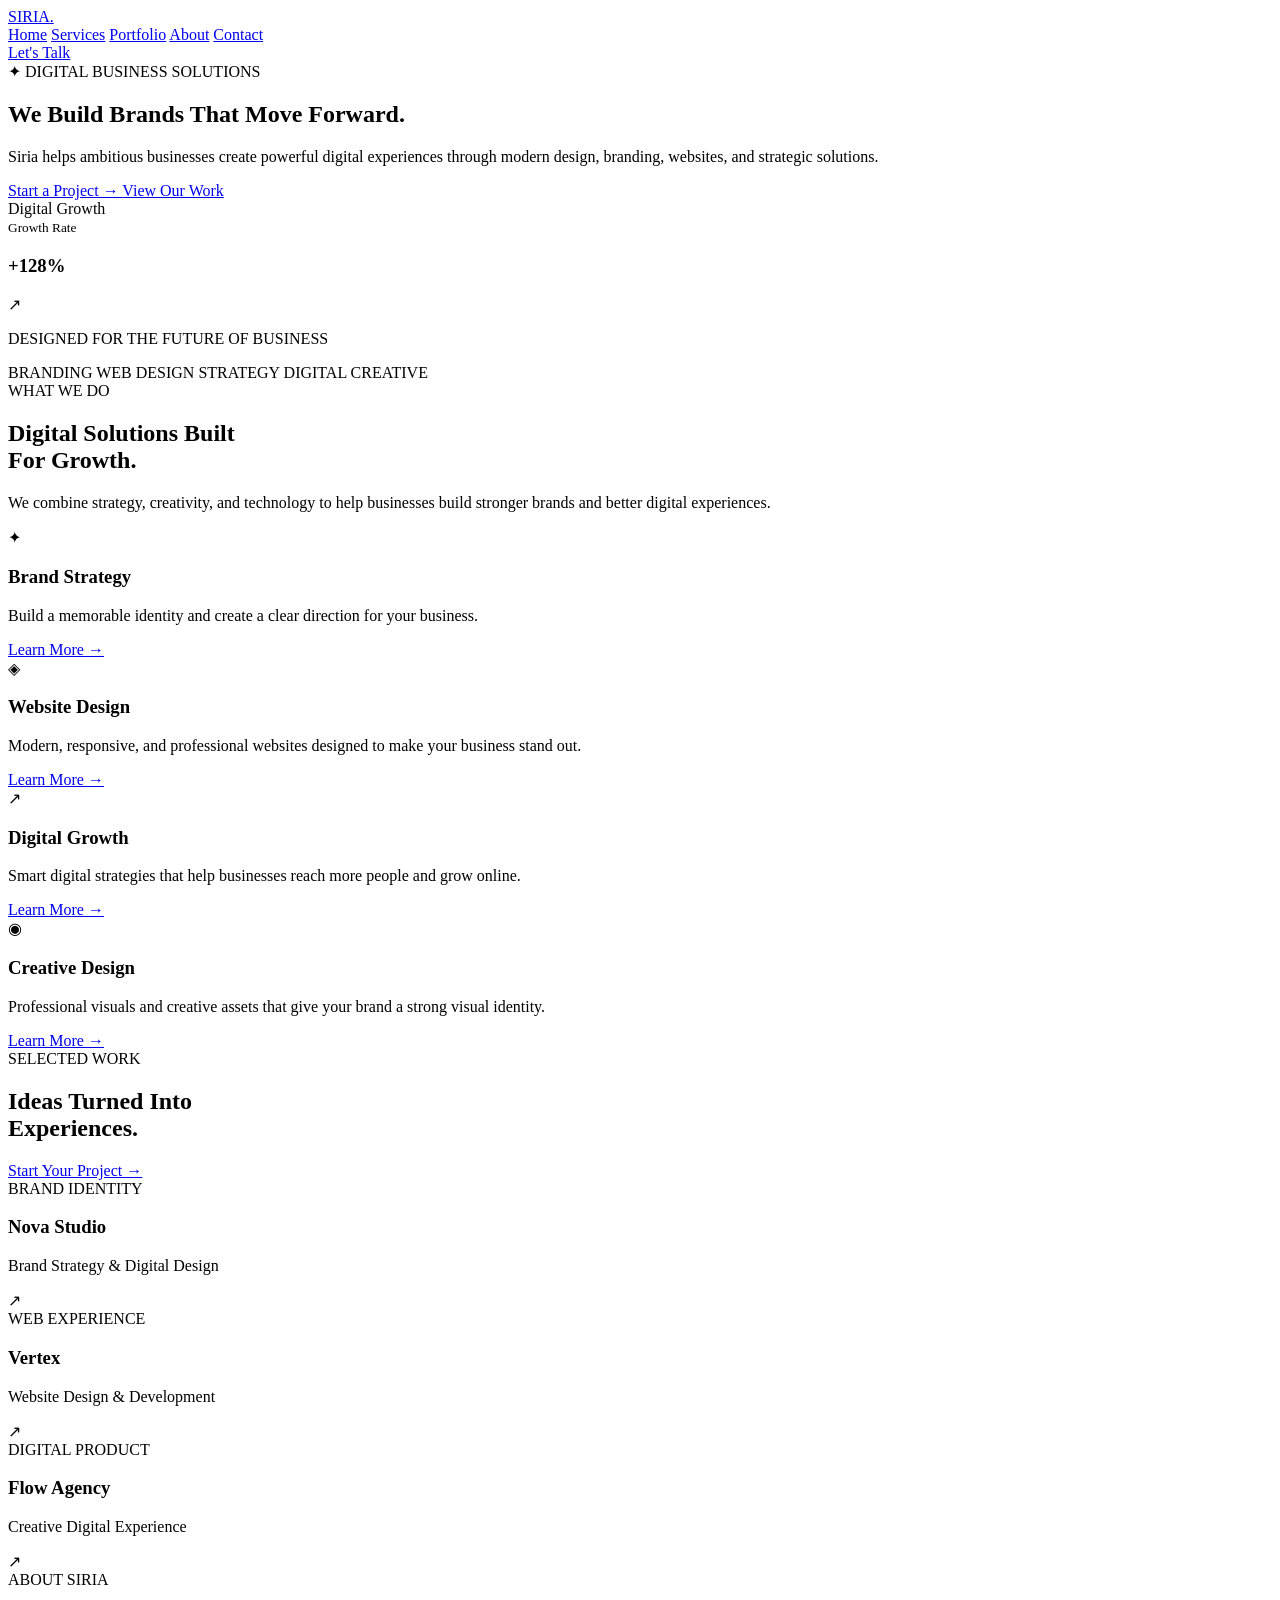
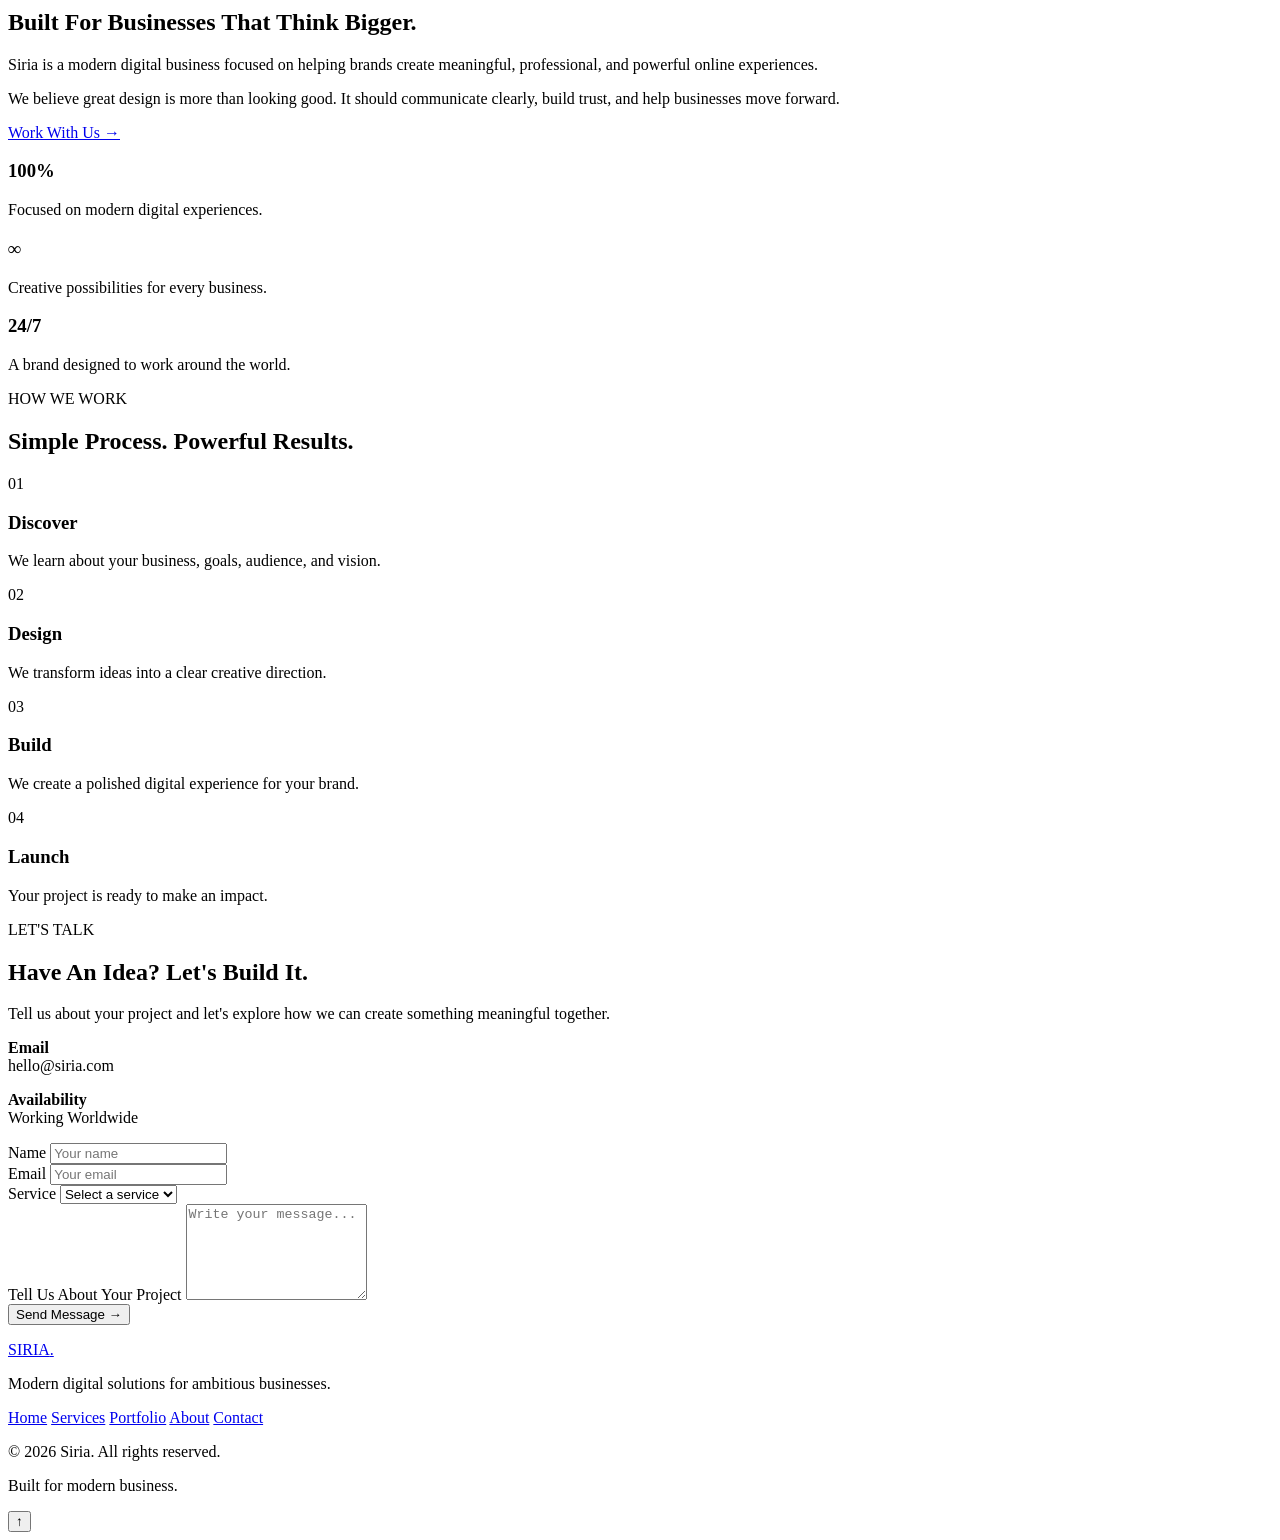
==== commit 083bdafe: "Update print statement from 'Hello' to 'Goodbye'" ====
--- a/index.html
+++ b/index.html
@@ -1,1524 +1,672 @@
-<!DOCTYPE html>
-<html lang="en">
-<head>
-  <!-- =====================================================
-       SIRIA — Premium Business Website Template
-       Replace all YOUR_* placeholders before production use.
-  ====================================================== -->
-
-  <meta charset="UTF-8">
-  <meta name="viewport" content="width=device-width, initial-scale=1.0">
-
-  <title>SIRIA | Digital Solutions for Modern Businesses</title>
-
-  <meta name="description"
-    content="SIRIA is a premium digital business website template for agencies, startups, service providers and modern businesses.">
-
-  <meta name="keywords"
-    content="business website, digital agency, web design, business solutions, startup website">
-
-  <meta name="author" content="YOUR_NAME">
-
-  <!-- Open Graph -->
-  <meta property="og:title" content="SIRIA | Digital Solutions">
-  <meta property="og:description"
-    content="Premium digital solutions for ambitious businesses.">
-  <meta property="og:type" content="website">
-
-  <style>
-
-    /* =====================================================
-       RESET
-    ====================================================== */
-
-    *,
-    *::before,
-    *::after {
-      margin: 0;
-      padding: 0;
-      box-sizing: border-box;
-    }
-
-    html {
-      scroll-behavior: smooth;
-      scroll-padding-top: 90px;
-    }
-
-    body {
-      font-family:
-        Inter,
-        Arial,
-        Helvetica,
-        sans-serif;
-
-      background: #061426;
-      color: #f7faff;
-
-      overflow-x: hidden;
-      line-height: 1.6;
-
-      transition:
-        background 0.3s ease,
-        color 0.3s ease;
-    }
-
-    body.light {
-      background: #f5f9ff;
-      color: #071426;
-    }
-
-    a {
-      text-decoration: none;
-      color: inherit;
-    }
-
-    ul {
-      list-style: none;
-    }
-
-    button,
-    input,
-    textarea {
-      font: inherit;
-    }
-
-
-    /* =====================================================
-       VARIABLES
-    ====================================================== */
-
-    :root {
-
-      --primary: #1479ff;
-      --primary-dark: #0756d8;
-      --primary-light: #5aafff;
-
-      --dark: #061426;
-      --dark-2: #0a1d36;
-      --dark-3: #102846;
-
-      --white: #ffffff;
-
-      --text: #f5f9ff;
-      --muted: #9db2cc;
-
-      --card:
-        rgba(15, 38, 68, 0.75);
-
-      --border:
-        rgba(255, 255, 255, 0.1);
-
-      --shadow:
-        0 25px 70px
-        rgba(0, 0, 0, 0.3);
-    }
-
-    body.light {
-
-      --dark: #f5f9ff;
-      --dark-2: #ffffff;
-      --dark-3: #eaf2ff;
-
-      --text: #071426;
-      --muted: #5c6f86;
-
-      --card:
-        rgba(255, 255, 255, 0.85);
-
-      --border:
-        rgba(0, 0, 0, 0.1);
-
-      --shadow:
-        0 25px 70px
-        rgba(0, 50, 100, 0.12);
-    }
-
-
-    /* =====================================================
-       REUSABLE
-    ====================================================== */
-
-    .container {
-      width: min(1140px, 90%);
-      margin: auto;
-    }
-
-    .section {
-      padding: 110px 0;
-    }
-
-    .section-tag {
-
-      display: inline-block;
-
-      padding: 7px 13px;
-
-      border-radius: 50px;
-
-      background:
-        rgba(20, 121, 255, 0.1);
-
-      border:
-        1px solid
-        rgba(82, 165, 255, 0.2);
-
-      color:
-        var(--primary-light);
-
-      font-size: 0.78rem;
-
-      font-weight: 800;
-
-      letter-spacing: 1.5px;
-
-      text-transform: uppercase;
-
-      margin-bottom: 18px;
-    }
-
-    .section-title {
-
-      font-size:
-        clamp(2.2rem, 5vw, 3.7rem);
-
-      line-height: 1.1;
-
-      letter-spacing: -1.5px;
-
-      max-width: 760px;
-
-      margin-bottom: 20px;
-    }
-
-    .section-text {
-
-      color:
-        var(--muted);
-
-      font-size: 1.05rem;
-
-      max-width: 650px;
-    }
-
-    .center {
-      text-align: center;
-    }
-
-    .center .section-title,
-    .center .section-text {
-      margin-left: auto;
-      margin-right: auto;
-    }
-
-
-    /* =====================================================
-       BUTTONS
-    ====================================================== */
-
-    .btn {
-
-      display:
-        inline-flex;
-
-      align-items: center;
-      justify-content: center;
-
-      gap: 8px;
-
-      padding:
-        14px 24px;
-
-      border-radius:
-        9px;
-
-      font-weight:
-        700;
-
-      cursor:
-        pointer;
-
-      border:
-        none;
-
-      transition:
-        0.3s ease;
-    }
-
-    .btn-primary {
-
-      color:
-        white;
-
-      background:
-        linear-gradient(
-          135deg,
-          #1479ff,
-          #3b9fff
-        );
-
-      box-shadow:
-        0 12px 35px
-        rgba(20, 121, 255, 0.35);
-    }
-
-    .btn-primary:hover {
-
-      transform:
-        translateY(-3px);
-
-      box-shadow:
-        0 18px 45px
-        rgba(20, 121, 255, 0.5);
-    }
-
-    .btn-secondary {
-
-      color:
-        var(--text);
-
-      background:
-        transparent;
-
-      border:
-        1px solid
-        var(--border);
-    }
-
-    .btn-secondary:hover {
-
-      background:
-        rgba(20, 121, 255, 0.08);
-
-      transform:
-        translateY(-3px);
-    }
-
-
-    /* =====================================================
-       LOADER
-    ====================================================== */
-
-    #loader {
-
-      position:
-        fixed;
-
-      inset:
-        0;
-
-      background:
-        #061426;
-
-      z-index:
-        99999;
-
-      display:
-        flex;
-
-      align-items:
-        center;
-
-      justify-content:
-        center;
-
-      transition:
-        opacity 0.6s ease,
-        visibility 0.6s ease;
-    }
-
-    #loader.hide {
-
-      opacity:
-        0;
-
-      visibility:
-        hidden;
-    }
-
-    .loader-content {
-
-      text-align:
-        center;
-    }
-
-    .loader-logo {
-
-      font-size:
-        2.3rem;
-
-      font-weight:
-        900;
-
-      letter-spacing:
-        4px;
-
-      margin-bottom:
-        20px;
-    }
-
-    .loader-logo span {
-      color: var(--primary);
-    }
-
-    .loader-bar {
-
-      width:
-        180px;
-
-      height:
-        4px;
-
-      background:
-        rgba(255,255,255,0.1);
-
-      border-radius:
-        20px;
-
-      overflow:
-        hidden;
-    }
-
-    .loader-progress {
-
-      width:
-        0;
-
-      height:
-        100%;
-
-      background:
-        var(--primary);
-
-      animation:
-        loading 1.5s ease forwards;
-    }
-
-    @keyframes loading {
-
-      to {
-        width: 100%;
-      }
-
-    }
-
-
-    /* =====================================================
-       HEADER
-    ====================================================== */
-
-    header {
-
-      position:
-        fixed;
-
-      top:
-        0;
-
-      left:
-        0;
-
-      width:
-        100%;
-
-      z-index:
-        1000;
-
-      transition:
-        0.3s ease;
-    }
-
-    header.scrolled {
-
-      background:
-        rgba(6, 20, 38, 0.88);
-
-      backdrop-filter:
-        blur(18px);
-
-      border-bottom:
-        1px solid
-        var(--border);
-    }
-
-    body.light header.scrolled {
-
-      background:
-        rgba(255,255,255,0.9);
-    }
-
-    nav {
-
-      height:
-        78px;
-
-      display:
-        flex;
-
-      align-items:
-        center;
-
-      justify-content:
-        space-between;
-    }
-
-    .logo {
-
-      font-size:
-        1.65rem;
-
-      font-weight:
-        900;
-
-      letter-spacing:
-        2px;
-    }
-
-    .logo span {
-      color:
-        var(--primary);
-    }
-
-    .nav-links {
-
-      display:
-        flex;
-
-      align-items:
-        center;
-
-      gap:
-        28px;
-    }
-
-    .nav-links a {
-
-      color:
-        var(--muted);
-
-      font-size:
-        0.93rem;
-
-      font-weight:
-        600;
-
-      transition:
-        0.3s ease;
-    }
-
-    .nav-links a:hover {
-      color:
-        var(--text);
-    }
-
-    .nav-actions {
-
-      display:
-        flex;
-
-      align-items:
-        center;
-
-      gap:
-        12px;
-    }
-
-    .theme-btn {
-
-      width:
-        42px;
-
-      height:
-        42px;
-
-      border-radius:
-        50%;
-
-      border:
-        1px solid
-        var(--border);
-
-      background:
-        transparent;
-
-      color:
-        var(--text);
-
-      cursor:
-        pointer;
-
-      font-size:
-        1rem;
-    }
-
-    .menu-btn {
-
-      display:
-        none;
-
-      font-size:
-        1.7rem;
-
-      cursor:
-        pointer;
-
-      background:
-        transparent;
-
-      color:
-        var(--text);
-
-      border:
-        none;
-    }
-
-
-    /* =====================================================
-       HERO
-    ====================================================== */
-
-    .hero {
-
-      min-height:
-        100vh;
-
-      display:
-        flex;
-
-      align-items:
-        center;
-
-      padding:
-        120px 0 80px;
-
-      position:
-        relative;
-
-      background:
-
-        radial-gradient(
-          circle at 15% 15%,
-          rgba(20,121,255,0.18),
-          transparent 30%
-        ),
-
-        radial-gradient(
-          circle at 85% 30%,
-          rgba(20,121,255,0.15),
-          transparent 28%
-        );
-    }
-
-    .hero::before {
-
-      content:
-        "";
-
-      position:
-        absolute;
-
-      width:
-        450px;
-
-      height:
-        450px;
-
-      background:
-        rgba(20,121,255,0.12);
-
-      filter:
-        blur(100px);
-
-      border-radius:
-        50%;
-
-      top:
-        10%;
-
-      right:
-        -150px;
-    }
-
-    .hero-grid {
-
-      display:
-        grid;
-
-      grid-template-columns:
-        1.05fr 0.95fr;
-
-      gap:
-        70px;
-
-      align-items:
-        center;
-    }
-
-    .hero-badge {
-
-      display:
-        inline-flex;
-
-      align-items:
-        center;
-
-      gap:
-        9px;
-
-      padding:
-        8px 15px;
-
-      border-radius:
-        50px;
-
-      background:
-        rgba(20,121,255,0.08);
-
-      border:
-        1px solid
-        rgba(82,165,255,0.2);
-
-      color:
-        var(--primary-light);
-
-      font-size:
-        0.85rem;
-
-      margin-bottom:
-        25px;
-    }
-
-    .pulse-dot {
-
-      width:
-        8px;
-
-      height:
-        8px;
-
-      background:
-        #42f5a7;
-
-      border-radius:
-        50%;
-
-      box-shadow:
-        0 0 15px
-        #42f5a7;
-
-      animation:
-        pulse 1.5s infinite;
-    }
-
-    @keyframes pulse {
-
-      50% {
-        transform:
-          scale(1.6);
-
-        opacity:
-          0.5;
-      }
-
-    }
-
-    .hero h1 {
-
-      font-size:
-        clamp(3.3rem, 7vw, 6.2rem);
-
-      line-height:
-        0.96;
-
-      letter-spacing:
-        -3px;
-
-      margin-bottom:
-        26px;
-    }
-
-    .gradient-text {
-
-      background:
-        linear-gradient(
-          90deg,
-          var(--text),
-          var(--primary-light)
-        );
-
-      -webkit-background-clip:
-        text;
-
-      background-clip:
-        text;
-
-      color:
-        transparent;
-    }
-
-    .hero p {
-
-      color:
-        var(--muted);
-
-      font-size:
-        1.08rem;
-
-      max-width:
-        570px;
-
-      margin-bottom:
-        35px;
-    }
-
-    .hero-buttons {
-
-      display:
-        flex;
-
-      gap:
-        14px;
-
-      flex-wrap:
-        wrap;
-    }
-
-
-    /* =====================================================
-       HERO VISUAL
-    ====================================================== */
-
-    .hero-visual {
-
-      position:
-        relative;
-
-      min-height:
-        520px;
-
-      display:
-        flex;
-
-      align-items:
-        center;
-
-      justify-content:
-        center;
-    }
-
-    .hero-glow {
-
-      position:
-        absolute;
-
-      width:
-        380px;
-
-      height:
-        380px;
-
-      border-radius:
-        50%;
-
-      background:
-        rgba(20,121,255,0.2);
-
-      filter:
-        blur(80px);
-    }
-
-    .dashboard {
-
-      width:
-        min(100%, 470px);
-
-      padding:
-        25px;
-
-      border-radius:
-        25px;
-
-      position:
-        relative;
-
-      background:
-
-        linear-gradient(
-          145deg,
-          rgba(20,53,92,0.9),
-          rgba(7,24,46,0.92)
-        );
-
-      border:
-        1px solid
-        rgba(255,255,255,0.12);
-
-      box-shadow:
-        var(--shadow);
-
-      backdrop-filter:
-        blur(15px);
-    }
-
-    body.light .dashboard {
-
-      background:
-        linear-gradient(
-          145deg,
-          #ffffff,
-          #eaf3ff
-        );
-    }
-
-    .dashboard-top {
-
-      display:
-        flex;
-
-      align-items:
-        center;
-
-      justify-content:
-        space-between;
-
-      margin-bottom:
-        25px;
-    }
-
-    .mini-brand {
-
-      display:
-        flex;
-
-      align-items:
-        center;
-
-      gap:
-        10px;
-    }
-
-    .mini-logo {
-
-      width:
-        45px;
-
-      height:
-        45px;
-
-      display:
-        grid;
-
-      place-items:
-        center;
-
-      border-radius:
-        13px;
-
-      background:
-        linear-gradient(
-          135deg,
-          #1479ff,
-          #5aafff
-        );
-
-      font-weight:
-        900;
-    }
-
-    .mini-brand small {
-
-      color:
-        var(--muted);
-    }
-
-    .status {
-
-      padding:
-        7px 12px;
-
-      border-radius:
-        50px;
-
-      background:
-        rgba(66,245,167,0.1);
-
-      color:
-        #42f5a7;
-
-      font-size:
-        0.78rem;
-    }
-
-    .chart-card {
-
-      padding:
-        23px;
-
-      border-radius:
-        18px;
-
-      background:
-        rgba(255,255,255,0.05);
-
-      border:
-        1px solid
-        var(--border);
-    }
-
-    .chart-card small {
-
-      color:
-        var(--muted);
-    }
-
-    .chart-number {
-
-      font-size:
-        2.2rem;
-
-      font-weight:
-        900;
-
-      margin:
-        7px 0 20px;
-    }
-
-    .bars {
-
-      height:
-        140px;
-
-      display:
-        flex;
-
-      align-items:
-        flex-end;
-
-      gap:
-        10px;
-    }
-
-    .bar {
-
-      flex:
-        1;
-
-      border-radius:
-        6px 6px 0 0;
-
-      background:
-        linear-gradient(
-          to top,
-          #1479ff,
-          #67b8ff
-        );
-
-      animation:
-        bars 1.5s ease;
-    }
-
-    .bar:nth-child(1) {
-      height: 42%;
-    }
-
-    .bar:nth-child(2) {
-      height: 58%;
-    }
-
-    .bar:nth-child(3) {
-      height: 46%;
-    }
-
-    .bar:nth-child(4) {
-      height: 80%;
-    }
-
-    .bar:nth-child(5) {
-      height: 67%;
-    }
-
-    .bar:nth-child(6) {
-      height: 98%;
-    }
-
-    @keyframes bars {
-
-      from {
-        height:
-          0;
-      }
-
-    }
-
-    .floating-card {
-
-      position:
-        absolute;
-
-      padding:
-        15px 18px;
-
-      border-radius:
-        15px;
-
-      background:
-        rgba(9,29,54,0.9);
-
-      border:
-        1px solid
-        var(--border);
-
-      backdrop-filter:
-        blur(15px);
-
-      box-shadow:
-        0 15px 40px
-        rgba(0,0,0,0.25);
-    }
-
-    body.light .floating-card {
-      background:
-        rgba(255,255,255,0.9);
-    }
-
-    .floating-card small {
-
-      color:
-        var(--muted);
-    }
-
-    .floating-card strong {
-
-      display:
-        block;
-
-      margin-top:
-        4px;
-
-      font-size:
-        1.2rem;
-    }
-
-    .float-1 {
-
-      top:
-        35px;
-
-      left:
-        -20px;
-    }
-
-    .float-2 {
-
-      bottom:
-        40px;
-
-      right:
-        -20px;
-    }
-
-
-    /* =====================================================
-       STATS
-    ====================================================== */
-
-    .stats {
-
-      padding:
-        45px 0;
-
-      border-top:
-        1px solid
-        var(--border);
-
-      border-bottom:
-        1px solid
-        var(--border);
-    }
-
-    .stats-grid {
-
-      display:
-        grid;
-
-      grid-template-columns:
-        repeat(4,1fr);
-
-      gap:
-        25px;
-    }
-
-    .stat-item {
-
-      text-align:
-        center;
-    }
-
-    .stat-number {
-
-      display:
-        block;
-
-      font-size:
-        2rem;
-
-      font-weight:
-        900;
-
-      margin-bottom:
-        5px;
-    }
-
-    .stat-label {
-
-      color:
-        var(--muted);
-
-      font-size:
-        0.85rem;
-    }
-
-
-    /* =====================================================
-       SERVICES
-    ====================================================== */
-
-    .services-grid {
-
-      display:
-        grid;
-
-      grid-template-columns:
-        repeat(4,1fr);
-
-      gap:
-        20px;
-
-      margin-top:
-        55px;
-    }
-
-    .service-card {
-
-      padding:
-        30px;
-
-      background:
-        var(--card);
-
-      border:
-        1px solid
-        var(--border);
-
-      border-radius:
-        20px;
-
-      transition:
-        0.35s ease;
-    }
-
-    .service-card:hover {
-
-      transform:
-        translateY(-9px);
-
-      border-color:
-        rgba(82,165,255,0.4);
-
-      box-shadow:
-        var(--shadow);
-    }
-
-    .service-icon {
-
-      width:
-        58px;
-
-      height:
-        58px;
-
-      display:
-        grid;
-
-      place-items:
-        center;
-
-      font-size:
-        1.4rem;
-
-      border-radius:
-        16px;
-
-      margin-bottom:
-        22px;
-
-      background:
-        rgba(20,121,255,0.12);
-
-      color:
-        var(--primary-light);
-    }
-
-    .service-card h3 {
-
-      font-size:
-        1.2rem;
-
-      margin-bottom:
-        12px;
-    }
-
-    .service-card p {
-
-      color:
-        var(--muted);
-
-      font-size:
-        0.92rem;
-    }
-
-
-    /* =====================================================
-       ABOUT
-    ====================================================== */
-
-    .about-grid {
-
-      display:
-        grid;
-
-      grid-template-columns:
-        1fr 1fr;
-
-      gap:
-        80px;
-
-      align-items:
-        center;
-    }
-
-    .about-features {
-
-      padding:
-        38px;
-
-      border-radius:
-        24px;
-
-      background:
-
-        linear-gradient(
-          145deg,
-          rgba(20,121,255,0.15),
-          var(--card)
-        );
-
-      border:
-        1px solid
-        var(--border);
-    }
-
-    .feature {
-
-      display:
-        flex;
-
-      gap:
-        16px;
-
-      padding:
-        20px 0;
-
-      border-bottom:
-        1px solid
-        var(--border);
-    }
-
-    .feature:last-child {
-      border-bottom:
-        none;
-    }
-
-    .check {
-
-      width:
-        34px;
-
-      min-width:
-        34px;
-
-      height:
-        34px;
-
-      display:
-        grid;
-
-      place-items:
-        center;
-
-      border-radius:
-        50%;
-
-      background:
-        rgba(20,121,255,0.15);
-
-      color:
-        var(--primary-light);
-
-      font-weight:
-        900;
-    }
-
-    .feature h4 {
-
-      margin-bottom:
-        5px;
-    }
-
-    .feature p {
-
-      color:
-        var(--muted);
-
-      font-size:
-        0.9rem;
-    }
-
-
-    /* =====================================================
-       PORTFOLIO
-    ====================================================== */
-
-    .portfolio-section {
-
-      background:
-        rgba(255,255,255,0.02);
-    }
-
-    .portfolio-filters {
-
-      display:
-        flex;
-
-      justify-content:
-        center;
-
-      gap:
-        10px;
-
-      flex-wrap:
-        wrap;
-
-      margin:
-        40px 0;
-    }
-
-    .filter-btn {
-
-      padding:
-        9px 16px;
-
-      border-radius:
-        50px;
-
-      border:
-        1px solid
-        var(--border);
-
-      background:
-        transparent;
-
-      color:
-        var(--muted);
-
-      cursor:
-        pointer;
-    }
-
-    .filter-btn.active {
-
-      background:
-        var(--primary);
-
-      color:
-        white;
-
-      border-color:
-        var(--primary);
-    }
-
-    .portfolio-grid {
-
-      display:
-        grid;
-
-      grid-template-columns:
-        repeat(3,1fr);
-
-      gap:
-        22px;
-    }
-
-    .portfolio-card {
-
-      overflow:
-        hidden;
-
-      border-radius:
-        20px;
-
-      border:
-        1px solid
-        var(--border);
-
-      background:
-        var(--card);
-
-      transition:
-        0.3s ease;
-    }
-
-    .portfolio-card:hover {
-
-      transform:
-        translateY(-7px);
-
-      box-shadow:
-        var(--shadow);
-    }
-
-    .portfolio-image {
-
-      height:
-        230px;
-
-      display:
-        flex;
-
-      align-items:
-        center;
-
-      justify-content:
-        center;
-
-      font-size:
-        4rem;
-
-      background:
-
-        linear-gradient(
-          135deg,
-          rgba(20,121,255,0.45),
-          rgba(10,29,54,0.8)
-        );
-    }
-
-    .portfolio-info {
-
-      padding:
-        23px;
-    }
-
-    .portfolio-info p {
-
-      color:
-  
+<!DOCTYPE html><html lang="en"><head>
+    <meta charset="UTF-8">
+    <meta name="viewport" content="width=device-width, initial-scale=1.0"><title>Siria | Digital Business Solutions</title>
+
+<meta name="description"
+    content="Siria is a modern digital agency helping businesses grow through branding, web design and digital solutions.">
+
+<!-- Google Font -->
+<link rel="preconnect" href="https://fonts.googleapis.com">
+<link rel="preconnect" href="https://fonts.gstatic.com" crossorigin>
+
+<link
+    href="https://fonts.googleapis.com/css2?family=Inter:wght@400;500;600;700;800&display=swap"
+    rel="stylesheet">
+
+<!-- Main CSS -->
+<link rel="stylesheet" href="style.css">
+
+</head><body><!-- NAVIGATION -->
+<header class="navbar">
+
+    <a href="#home" class="logo">
+        SIRIA<span>.</span>
+    </a>
+
+    <nav class="nav-links">
+        <a href="#home">Home</a>
+        <a href="#services">Services</a>
+        <a href="#portfolio">Portfolio</a>
+        <a href="#about">About</a>
+        <a href="#contact">Contact</a>
+    </nav>
+
+    <a href="#contact" class="nav-button">
+        Let's Talk
+    </a>
+
+</header>
+
+
+<!-- HERO SECTION -->
+<main>
+
+    <section id="home" class="hero">
+
+        <div class="hero-content">
+
+            <div class="hero-badge">
+                ✦ DIGITAL BUSINESS SOLUTIONS
+            </div>
+
+            <h1>
+                We Build Brands That
+                <span>Move Forward.</span>
+            </h1>
+
+            <p>
+                Siria helps ambitious businesses create powerful digital
+                experiences through modern design, branding, websites,
+                and strategic solutions.
+            </p>
+
+            <div class="hero-buttons">
+
+                <a href="#contact" class="btn btn-primary">
+                    Start a Project →
+                </a>
+
+                <a href="#portfolio" class="btn btn-outline">
+                    View Our Work
+                </a>
+
+            </div>
+
+        </div>
+
+
+        <div class="hero-visual">
+
+            <div class="glow glow-one"></div>
+            <div class="glow glow-two"></div>
+
+            <div class="hero-card">
+
+                <div class="card-top">
+                    <span class="status-dot"></span>
+                    <span>Digital Growth</span>
+                </div>
+
+                <div class="chart">
+                    <div class="chart-bar bar-one"></div>
+                    <div class="chart-bar bar-two"></div>
+                    <div class="chart-bar bar-three"></div>
+                    <div class="chart-bar bar-four"></div>
+                    <div class="chart-bar bar-five"></div>
+                </div>
+
+                <div class="card-bottom">
+
+                    <div>
+                        <small>Growth Rate</small>
+                        <h3>+128%</h3>
+                    </div>
+
+                    <div class="growth-icon">
+                        ↗
+                    </div>
+
+                </div>
+
+            </div>
+
+        </div>
+
+    </section>
+
+
+    <!-- TRUSTED SECTION -->
+    <section class="trusted">
+
+        <p>DESIGNED FOR THE FUTURE OF BUSINESS</p>
+
+        <div class="trusted-items">
+            <span>BRANDING</span>
+            <span>WEB DESIGN</span>
+            <span>STRATEGY</span>
+            <span>DIGITAL</span>
+            <span>CREATIVE</span>
+        </div>
+
+    </section>
+
+
+    <!-- SERVICES SECTION -->
+    <section id="services" class="services">
+
+        <div class="section-header">
+
+            <div>
+                <span class="section-tag">
+                    WHAT WE DO
+                </span>
+
+                <h2>
+                    Digital Solutions Built
+                    <br>
+                    For Growth.
+                </h2>
+            </div>
+
+            <p>
+                We combine strategy, creativity, and technology
+                to help businesses build stronger brands and
+                better digital experiences.
+            </p>
+
+        </div>
+
+
+        <div class="services-grid">
+
+            <article class="service-card">
+
+                <div class="service-icon">✦</div>
+
+                <h3>Brand Strategy</h3>
+
+                <p>
+                    Build a memorable identity and create a
+                    clear direction for your business.
+                </p>
+
+                <a href="#contact">
+                    Learn More →
+                </a>
+
+            </article>
+
+
+            <article class="service-card">
+
+                <div class="service-icon">◈</div>
+
+                <h3>Website Design</h3>
+
+                <p>
+                    Modern, responsive, and professional websites
+                    designed to make your business stand out.
+                </p>
+
+                <a href="#contact">
+                    Learn More →
+                </a>
+
+            </article>
+
+
+            <article class="service-card">
+
+                <div class="service-icon">↗</div>
+
+                <h3>Digital Growth</h3>
+
+                <p>
+                    Smart digital strategies that help businesses
+                    reach more people and grow online.
+                </p>
+
+                <a href="#contact">
+                    Learn More →
+                </a>
+
+            </article>
+
+
+            <article class="service-card">
+
+                <div class="service-icon">◉</div>
+
+                <h3>Creative Design</h3>
+
+                <p>
+                    Professional visuals and creative assets that
+                    give your brand a strong visual identity.
+                </p>
+
+                <a href="#contact">
+                    Learn More →
+                </a>
+
+            </article>
+
+        </div>
+
+    </section>
+
+
+    <!-- PORTFOLIO SECTION -->
+    <section id="portfolio" class="portfolio">
+
+        <div class="section-header">
+
+            <div>
+
+                <span class="section-tag">
+                    SELECTED WORK
+                </span>
+
+                <h2>
+                    Ideas Turned Into
+                    <br>
+                    Experiences.
+                </h2>
+
+            </div>
+
+            <a href="#contact" class="text-link">
+                Start Your Project →
+            </a>
+
+        </div>
+
+
+        <div class="portfolio-grid">
+
+            <div class="portfolio-card portfolio-large">
+
+                <div class="portfolio-image project-one">
+                    <span>BRAND IDENTITY</span>
+                </div>
+
+                <div class="portfolio-info">
+                    <div>
+                        <h3>Nova Studio</h3>
+                        <p>Brand Strategy & Digital Design</p>
+                    </div>
+
+                    <span class="arrow">↗</span>
+                </div>
+
+            </div>
+
+
+            <div class="portfolio-card">
+
+                <div class="portfolio-image project-two">
+                    <span>WEB EXPERIENCE</span>
+                </div>
+
+                <div class="portfolio-info">
+                    <div>
+                        <h3>Vertex</h3>
+                        <p>Website Design & Development</p>
+                    </div>
+
+                    <span class="arrow">↗</span>
+                </div>
+
+            </div>
+
+
+            <div class="portfolio-card">
+
+                <div class="portfolio-image project-three">
+                    <span>DIGITAL PRODUCT</span>
+                </div>
+
+                <div class="portfolio-info">
+                    <div>
+                        <h3>Flow Agency</h3>
+                        <p>Creative Digital Experience</p>
+                    </div>
+
+                    <span class="arrow">↗</span>
+                </div>
+
+            </div>
+
+        </div>
+
+    </section>
+
+
+    <!-- ABOUT SECTION -->
+    <section id="about" class="about">
+
+        <div class="about-content">
+
+            <div class="about-left">
+
+                <span class="section-tag">
+                    ABOUT SIRIA
+                </span>
+
+                <h2>
+                    Built For Businesses
+                    That Think Bigger.
+                </h2>
+
+                <p>
+                    Siria is a modern digital business focused on
+                    helping brands create meaningful, professional,
+                    and powerful online experiences.
+                </p>
+
+                <p>
+                    We believe great design is more than looking good.
+                    It should communicate clearly, build trust, and
+                    help businesses move forward.
+                </p>
+
+                <a href="#contact" class="btn btn-primary">
+                    Work With Us →
+                </a>
+
+            </div>
+
+
+            <div class="about-right">
+
+                <div class="about-stat-card">
+
+                    <h3>100%</h3>
+                    <p>Focused on modern digital experiences.</p>
+
+                </div>
+
+                <div class="about-stat-card">
+
+                    <h3>∞</h3>
+                    <p>Creative possibilities for every business.</p>
+
+                </div>
+
+                <div class="about-stat-card">
+
+                    <h3>24/7</h3>
+                    <p>A brand designed to work around the world.</p>
+
+                </div>
+
+            </div>
+
+        </div>
+
+    </section>
+
+
+    <!-- PROCESS SECTION -->
+    <section class="process">
+
+        <div class="section-header center">
+
+            <span class="section-tag">
+                HOW WE WORK
+            </span>
+
+            <h2>
+                Simple Process.
+                Powerful Results.
+            </h2>
+
+        </div>
+
+
+        <div class="process-grid">
+
+            <div class="process-card">
+
+                <span class="process-number">01</span>
+
+                <h3>Discover</h3>
+
+                <p>
+                    We learn about your business, goals,
+                    audience, and vision.
+                </p>
+
+            </div>
+
+
+            <div class="process-card">
+
+                <span class="process-number">02</span>
+
+                <h3>Design</h3>
+
+                <p>
+                    We transform ideas into a clear
+                    creative direction.
+                </p>
+
+            </div>
+
+
+            <div class="process-card">
+
+                <span class="process-number">03</span>
+
+                <h3>Build</h3>
+
+                <p>
+                    We create a polished digital
+                    experience for your brand.
+                </p>
+
+            </div>
+
+
+            <div class="process-card">
+
+                <span class="process-number">04</span>
+
+                <h3>Launch</h3>
+
+                <p>
+                    Your project is ready to make
+                    an impact.
+                </p>
+
+            </div>
+
+        </div>
+
+    </section>
+
+
+    <!-- CONTACT SECTION -->
+    <section id="contact" class="contact">
+
+        <div class="contact-wrapper">
+
+            <div class="contact-text">
+
+                <span class="section-tag">
+                    LET'S TALK
+                </span>
+
+                <h2>
+                    Have An Idea?
+                    Let's Build It.
+                </h2>
+
+                <p>
+                    Tell us about your project and let's explore
+                    how we can create something meaningful together.
+                </p>
+
+                <div class="contact-details">
+
+                    <p>
+                        <strong>Email</strong>
+                        <br>
+                        hello@siria.com
+                    </p>
+
+                    <p>
+                        <strong>Availability</strong>
+                        <br>
+                        Working Worldwide
+                    </p>
+
+                </div>
+
+            </div>
+
+
+            <form class="contact-form" id="contactForm">
+
+                <div class="form-row">
+
+                    <div class="form-group">
+
+                        <label for="name">
+                            Name
+                        </label>
+
+                        <input
+                            type="text"
+                            id="name"
+                            placeholder="Your name"
+                            required
+                        >
+
+                    </div>
+
+
+                    <div class="form-group">
+
+                        <label for="email">
+                            Email
+                        </label>
+
+                        <input
+                            type="email"
+                            id="email"
+                            placeholder="Your email"
+                            required
+                        >
+
+                    </div>
+
+                </div>
+
+
+                <div class="form-group">
+
+                    <label for="service">
+                        Service
+                    </label>
+
+                    <select id="service">
+
+                        <option value="">
+                            Select a service
+                        </option>
+
+                        <option>
+                            Brand Strategy
+                        </option>
+
+                        <option>
+                            Website Design
+                        </option>
+
+                        <option>
+                            Digital Growth
+                        </option>
+
+                        <option>
+                            Creative Design
+                        </option>
+
+                    </select>
+
+                </div>
+
+
+                <div class="form-group">
+
+                    <label for="message">
+                        Tell Us About Your Project
+                    </label>
+
+                    <textarea
+                        id="message"
+                        rows="6"
+                        placeholder="Write your message..."
+                        required
+                    ></textarea>
+
+                </div>
+
+
+                <button
+                    type="submit"
+                    class="btn btn-primary"
+                >
+                    Send Message →
+                </button>
+
+                <p id="formMessage"></p>
+
+            </form>
+
+        </div>
+
+    </section>
+
+</main>
+
+
+<!-- FOOTER -->
+<footer class="footer">
+
+    <div class="footer-top">
+
+        <div>
+
+            <a href="#home" class="logo">
+                SIRIA<span>.</span>
+            </a>
+
+            <p>
+                Modern digital solutions for ambitious businesses.
+            </p>
+
+        </div>
+
+
+        <div class="footer-nav">
+
+            <a href="#home">Home</a>
+            <a href="#services">Services</a>
+            <a href="#portfolio">Portfolio</a>
+            <a href="#about">About</a>
+            <a href="#contact">Contact</a>
+
+        </div>
+
+    </div>
+
+
+    <div class="footer-bottom">
+
+        <p>
+            © 2026 Siria. All rights reserved.
+        </p>
+
+        <p>
+            Built for modern business.
+        </p>
+
+    </div>
+
+</footer>
+
+
+<!-- SCROLL TO TOP -->
+<button
+    id="scrollTop"
+    class="scroll-top"
+    aria-label="Scroll to top"
+>
+    ↑
+</button>
+
+
+<!-- JAVASCRIPT -->
+<script src="script.js"></script>
+
+</body></html>
